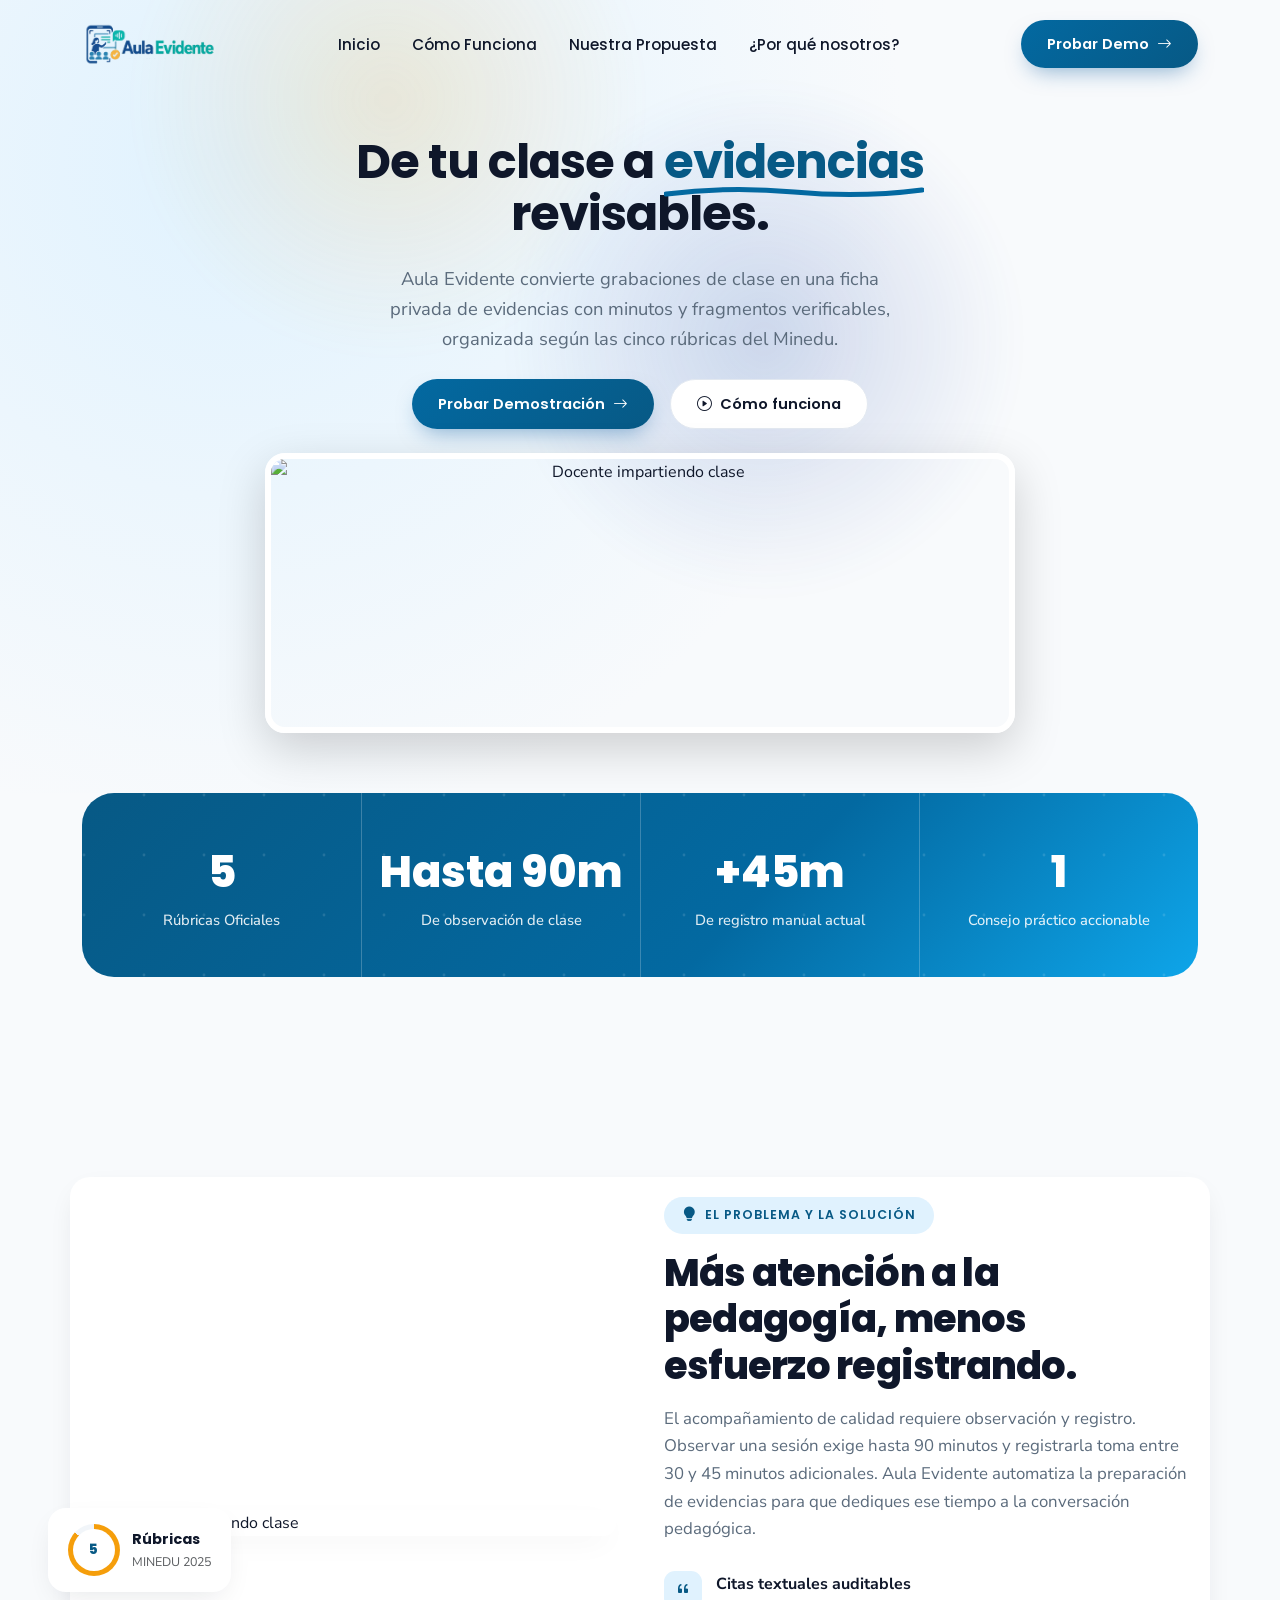
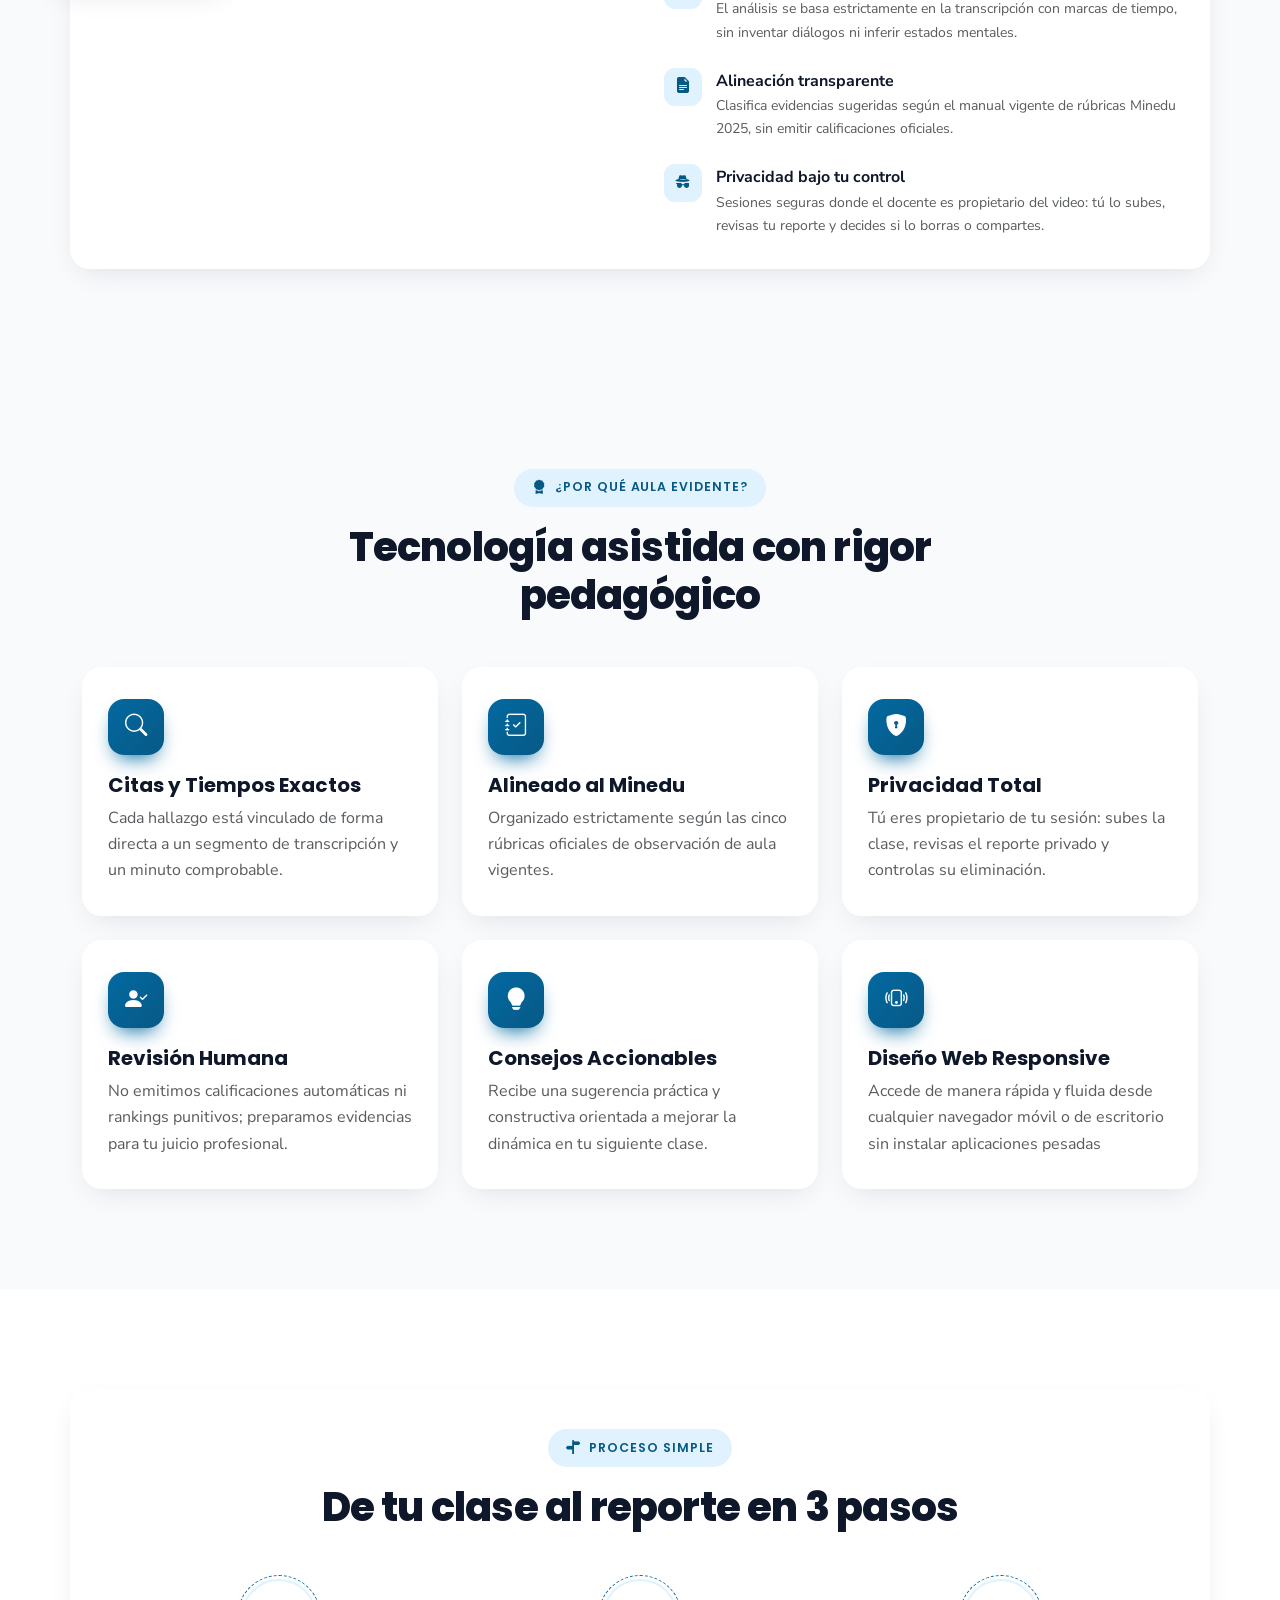
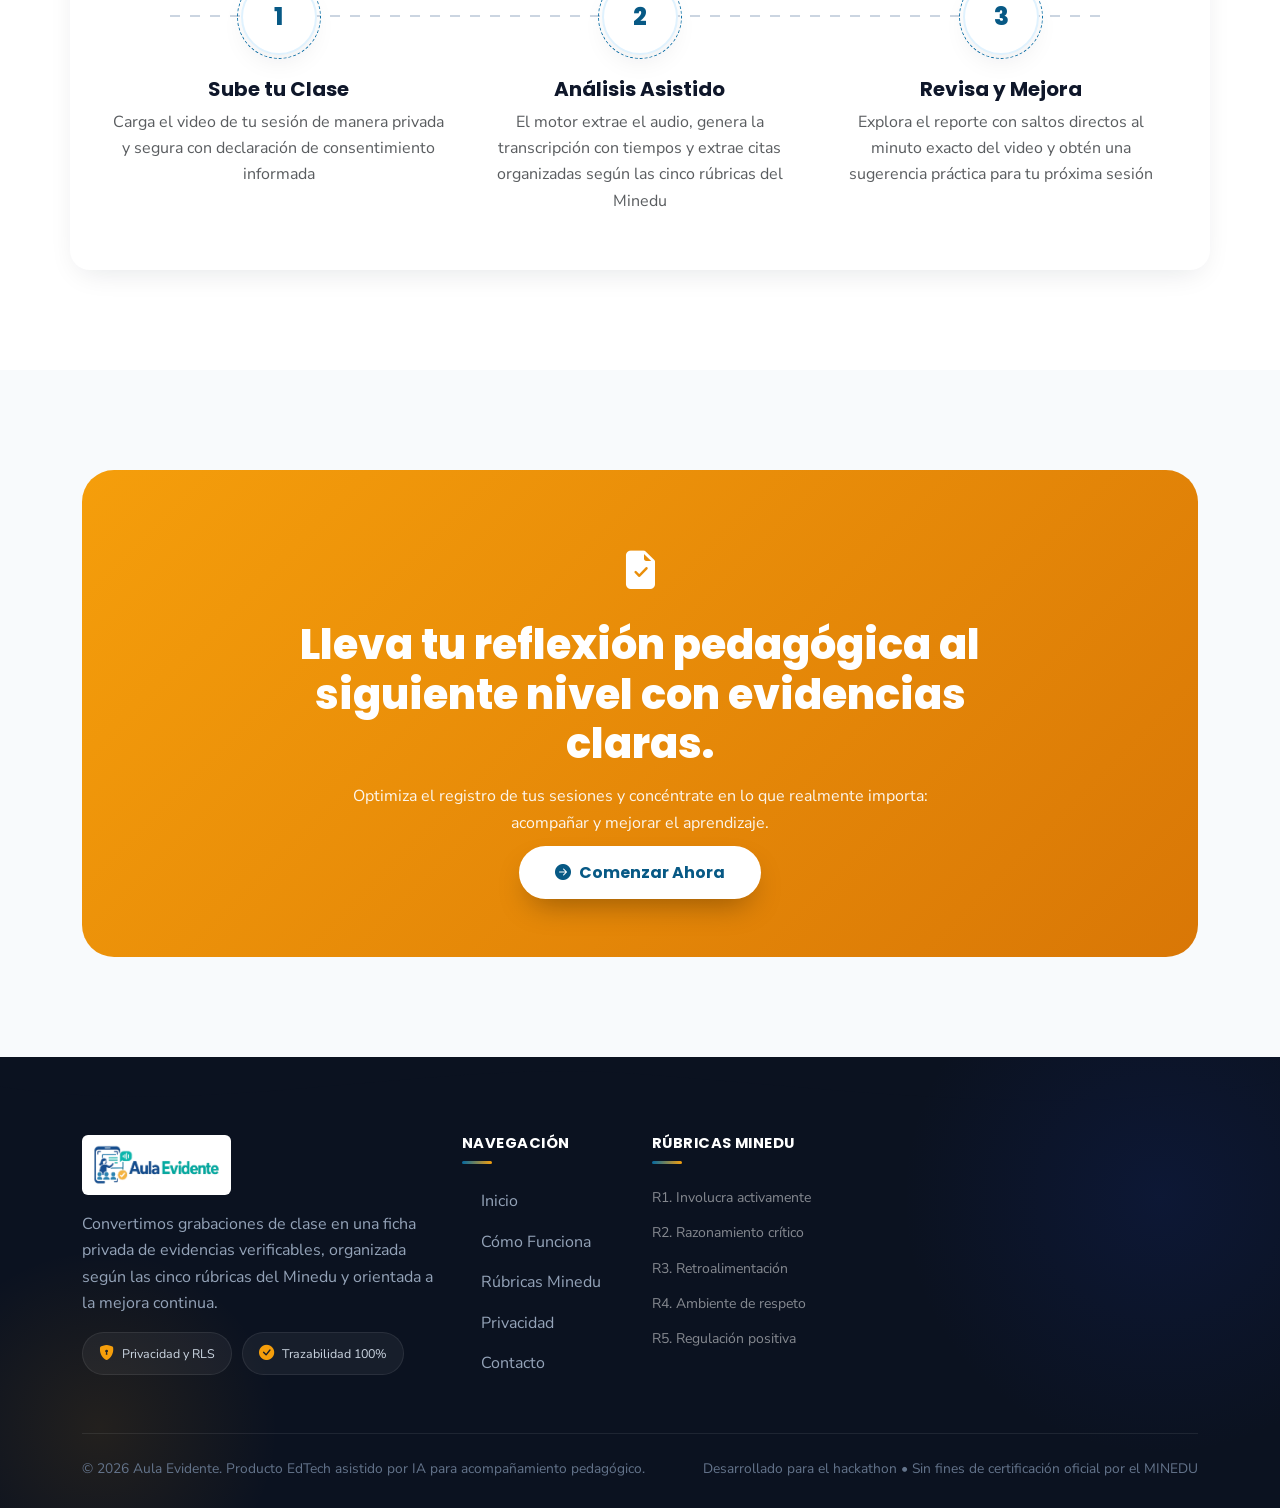
==== web/index.html @ f69b5630 "landing page" ====
<!DOCTYPE html>
<html lang="en">
<head>
<meta charset="UTF-8">
<meta name="viewport" content="width=device-width, initial-scale=1.0">
<title>Aula Evidente</title>
<meta name="description" content="Hopewell is a transparent, donor-first charity connecting givers directly to verified causes worldwide.">

<!-- Google Fonts -->
<link rel="preconnect" href="https://fonts.googleapis.com">
<link rel="preconnect" href="https://fonts.gstatic.com" crossorigin>
<link href="https://fonts.googleapis.com/css2?family=Poppins:wght@400;500;600;700;800&family=Nunito+Sans:wght@400;500;600;700&display=swap" rel="stylesheet">

<!-- Bootstrap -->
<link href="assets/bootstrap.min.css" rel="stylesheet">
<!-- Bootstrap Icons -->
<link rel="stylesheet" href="https://cdn.jsdelivr.net/npm/bootstrap-icons@1.11.3/font/bootstrap-icons.css">
<!-- AOS -->
<link href="https://unpkg.com/aos@2.3.1/dist/aos.css" rel="stylesheet">
<link href="assets/style.css" rel="stylesheet" />
<link rel="icon" type="image/x-icon" href="assets/hand-heart.png">




</head>
<body>

<!-- ============================================
     PRELOADER
============================================ -->
<div id="preloader" aria-hidden="true">
  <div class="preload-ring"><i class="bi bi-heart-fill preload-heart"></i></div>
  <div class="preload-text">CARGANDO&hellip;</div>
</div>

<!-- ============================================
     NAVBAR
============================================ -->
<nav class="navbar navbar-expand-lg navbar-hw" id="mainNav">
  <div class="container">
    <a class="hw-logo" href="#home">
      <img src="assets/image_70ae41.png" alt="Logo Aula Evidente" style="max-height: 45px; width: auto;">
    </a>
    <button class="navbar-toggler border-0" type="button" data-bs-toggle="collapse" data-bs-target="#navMenu" aria-label="Toggle navigation">
      <i class="bi bi-list fs-2"></i>
    </button>
    <div class="collapse navbar-collapse" id="navMenu">
      <ul class="navbar-nav nav-hw mx-auto mt-3 mt-lg-0">
        <li class="nav-item"><a class="nav-link" href="#home">Inicio</a></li>
        <li class="nav-item"><a class="nav-link" href="#how">Cómo Funciona</a></li>
        <li class="nav-item"><a class="nav-link" href="#about">Nuestra Propuesta</a></li>
        <li class="nav-item"><a class="nav-link" href="#why">¿Por qué nosotros?</a></li>
      </ul>
      <a href="#demo" class="btn-hw-primary d-none d-lg-inline-flex">Probar Demo <i class="bi bi-arrow-right"></i></a>
    </div>
  </div>
</nav>

<!-- ============================================
     HERO EDTECH (Centrado y Compacto)
============================================ -->
<header class="hero text-center d-flex align-items-center justify-content-center flex-column" id="home">
  
  <!-- Fondos Difusos Animados (Blobs) -->
  <div class="hero-glow position-absolute" style="top: 10%; right: 20%; animation: pulse-beat 6s infinite alternate;"></div>
  <div class="hero-glow position-absolute" style="bottom: 10%; left: 10%; background: radial-gradient(circle, rgba(245, 158, 11, 0.15), transparent 70%); animation: pulse-beat 8s infinite alternate-reverse;"></div>

  <div class="container position-relative z-index-1">
    
    <!-- Textos Principales -->
    <div class="row justify-content-center mb-4">
      <div class="col-lg-9" data-aos="zoom-in" data-aos-duration="800">
        <h1 class="hero-title fw-bolder mt-3">De tu clase a <span class="accent-underline position-relative">evidencias<svg viewBox="0 0 200 14" preserveAspectRatio="none" style="position:absolute; bottom:-10px; left:0; width:100%; height:14px;"><path d="M2 10 Q 50 2 100 8 T 198 6" stroke="#0369a1" stroke-width="5" fill="none" stroke-linecap="round"/></svg></span> revisables.</h1>
        <p class="hero-lead mx-auto mt-4" style="font-size: 1.15rem;">Aula Evidente convierte grabaciones de clase en una ficha privada de evidencias con minutos y fragmentos verificables, organizada según las cinco rúbricas del Minedu.</p>
        
        <div class="d-flex justify-content-center flex-wrap gap-3 mt-4">
          <a href="#demo" class="btn-hw-primary btn-lg shadow-lift transition-all hover-scale">Probar Demostración <i class="bi bi-arrow-right"></i></a>
          <a href="#how" class="btn-hw-outline btn-lg transition-all hover-scale"><i class="bi bi-play-circle"></i> Cómo funciona</a>
        </div>
      </div>
    </div>

    <div class="row justify-content-center position-relative mt-4">
      <div class="col-lg-9" data-aos="zoom-in" data-aos-delay="150">
        <div class="mx-auto shadow-lg" style="max-width: 750px; height: 280px; border-radius: 20px; overflow: hidden; border: 6px solid white;">
          <img src="https://images.unsplash.com/photo-1577896851231-70ef18881754?w=1000&h=600&fit=crop&auto=format" alt="Docente impartiendo clase" class="img-fluid w-100 h-100" style="object-fit: cover; object-position: center top;">
        </div>
      </div>
    </div>
    
  </div>
</header>

<!-- ============================================
     IMPACT STATS (Cifras del Minedu)
============================================ -->
<section class="section-pad pt-0" id="impact">
  <div class="container">
    <div class="stats-band" data-aos="zoom-in">
      <div class="row g-0">
        <div class="col-6 col-md-3 stat-item">
          <div class="stat-num"><span class="counter" data-target="5">0</span></div>
          <div class="stat-label">Rúbricas Oficiales</div>
        </div>
        <div class="col-6 col-md-3 stat-item">
          <div class="stat-num">Hasta <span class="counter" data-target="90">0</span>m</div>
          <div class="stat-label">De observación de clase</div>
        </div>
        <div class="col-6 col-md-3 stat-item">
          <div class="stat-num">+<span class="counter" data-target="45">0</span>m</div>
          <div class="stat-label">De registro manual actual</div>
        </div>
        <div class="col-6 col-md-3 stat-item">
          <div class="stat-num"><span class="counter" data-target="1">0</span></div>
          <div class="stat-label">Consejo práctico accionable</div>
        </div>
      </div>
    </div>
  </div>
</section>
<!-- ============================================
     ABOUT / PROPUESTA DE VALOR
============================================ -->
<section class="section-pad" id="about">
  <div class="container contact-card about-card">
    <div class="row align-items-center g-5">
      <div class="col-lg-6" data-aos="fade-right">
        <div class="about-collage">
          <div class="about-badge">
            <div class="ab-ring"><span>5</span></div>
            <div>
              <div class="fw-bold font-display" style="font-size:.9rem;">Rúbricas</div>
              <div class="text-muted" style="font-size:.78rem;">MINEDU 2025</div>
            </div>
          </div>
          <!-- Imágenes sugeridas enfocadas en docencia y EdTech -->
          <div class="img-a"><img src="https://images.unsplash.com/photo-1509062522246-3755977927d7?w=800&h=650&fit=crop&auto=format" alt="Docente impartiendo clase" loading="lazy"></div>
        </div>
      </div>
      <div class="col-lg-6" data-aos="fade-left">
        <span span class="eyebrow"><i class="bi bi-lightbulb-fill"></i> El Problema y la Solución</span>
        <h2 class="section-title mt-3 mb-3" style="font-size:clamp(1.7rem,3vw,2.4rem);">Más atención a la pedagogía, menos esfuerzo registrando.</h2>
        <p class="section-sub">El acompañamiento de calidad requiere observación y registro. Observar una sesión exige hasta 90 minutos y registrarla toma entre 30 y 45 minutos adicionales. Aula Evidente automatiza la preparación de evidencias para que dediques ese tiempo a la conversación pedagógica.</p>
        <ul class="about-list mt-3">
          <li>
            <span class="ic"><i class="bi bi-quote"></i></span>
            <div>
              <strong>Citas textuales auditables</strong>
              <div class="text-muted small">El análisis se basa estrictamente en la transcripción con marcas de tiempo, sin inventar diálogos ni inferir estados mentales.</div>
            </div>
          </li>
          <li>
            <span class="ic"><i class="bi bi-file-earmark-text-fill"></i></span>
            <div>
              <strong>Alineación transparente</strong>
              <div class="text-muted small">Clasifica evidencias sugeridas según el manual vigente de rúbricas Minedu 2025, sin emitir calificaciones oficiales.</div>
            </div>
          </li>
          <li>
            <span class="ic"><i class="bi bi-incognito"></i></span>
            <div>
              <strong>Privacidad bajo tu control</strong>
              <div class="text-muted small">Sesiones seguras donde el docente es propietario del video: tú lo subes, revisas tu reporte y decides si lo borras o compartes.</div>
            </div>
          </li>
        </ul>
      </div>
    </div>
  </div>
</section>


<!-- ============================================
     WHY CHOOSE US / DIFERENCIALES DE AULA EVIDENTE
============================================ -->
<section class="section-pad" id="why" style="background:var(--clr-bg);">
  <div class="container">
    <div class="text-center mx-auto mb-5" style="max-width:640px;" data-aos="fade-up">
      <span class="eyebrow"><i class="bi bi-award-fill"></i> ¿Por qué Aula Evidente?</span>
      <h2 class="section-title mt-3" style="font-size:clamp(1.8rem,3.2vw,2.5rem);">Tecnología asistida con rigor pedagógico</h2>
    </div>
    <div class="row g-4">
      
      <!-- 1. Citas verificables -->
      <div class="col-md-6 col-lg-4" data-aos="fade-up">
        <div class="why-card">
          <div class="why-ic"><i class="bi bi-search"></i></div>
          <h5 class="font-display fw-bold">Citas y Tiempos Exactos</h5>
          <p class="text-muted mb-0">Cada hallazgo está vinculado de forma directa a un segmento de transcripción y un minuto comprobable.</p>
        </div>
      </div>

      <!-- 2. Rúbricas Minedu -->
      <div class="col-md-6 col-lg-4" data-aos="fade-up" data-aos-delay="80">
        <div class="why-card">
          <div class="why-ic"><i class="bi bi-journal-check"></i></div>
          <h5 class="font-display fw-bold">Alineado al Minedu</h5>
          <p class="text-muted mb-0">Organizado estrictamente según las cinco rúbricas oficiales de observación de aula vigentes.</p>
        </div>
      </div>

      <!-- 3. Privacidad y Control -->
      <div class="col-md-6 col-lg-4" data-aos="fade-up" data-aos-delay="160">
        <div class="why-card">
          <div class="why-ic"><i class="bi bi-shield-lock-fill"></i></div>
          <h5 class="font-display fw-bold">Privacidad Total</h5>
          <p class="text-muted mb-0">Tú eres propietario de tu sesión: subes la clase, revisas el reporte privado y controlas su eliminación.</p>
        </div>
      </div>

      <!-- 4. Revisión Humana -->
      <div class="col-md-6 col-lg-4" data-aos="fade-up">
        <div class="why-card">
          <div class="why-ic"><i class="bi bi-person-check-fill"></i></div>
          <h5 class="font-display fw-bold">Revisión Humana</h5>
          <p class="text-muted mb-0">No emitimos calificaciones automáticas ni rankings punitivos; preparamos evidencias para tu juicio profesional.</p>
        </div>
      </div>

      <!-- 5. Consejos Prácticos -->
      <div class="col-md-6 col-lg-4" data-aos="fade-up" data-aos-delay="80">
        <div class="why-card">
          <div class="why-ic"><i class="bi bi-lightbulb-fill"></i></div>
          <h5 class="font-display fw-bold">Consejos Accionables</h5>
          <p class="text-muted mb-0">Recibe una sugerencia práctica y constructiva orientada a mejorar la dinámica en tu siguiente clase.</p>
        </div>
      </div>

      <!-- 6. Sin Fricción Técnica -->
      <div class="col-md-6 col-lg-4" data-aos="fade-up" data-aos-delay="160">
        <div class="why-card">
          <div class="why-ic"><i class="bi bi-phone-vibrate"></i></div>
          <h5 class="font-display fw-bold">Diseño Web Responsive</h5>
          <p class="text-muted mb-0">Accede de manera rápida y fluida desde cualquier navegador móvil o de escritorio sin instalar aplicaciones pesadas</p>
        </div>
      </div>

    </div>
  </div>
</section>

<!-- ============================================
     HOW IT WORKS / FLUJO DE TRABAJO
============================================ -->
<section class="section-pad bg-white" id="how">
  <div class="container contact-card">
    <div class="text-center mx-auto mb-5" style="max-width:640px;" data-aos="fade-up">
      <span class="eyebrow"><i class="bi bi-signpost-split-split bi-signpost-split-fill"></i> Proceso Simple</span>
      <h2 class="section-title mt-3" style="font-size:clamp(1.8rem,3.2vw,2.5rem);">De tu clase al reporte en 3 pasos</h2>
    </div>
    <div class="hiw-wrap">
      <div class="hiw-line"></div>
      <div class="row g-4">
        
        <!-- Paso 1 -->
        <div class="col-md-4 hiw-step" data-aos="fade-up">
          <div class="hiw-num">1</div>
          <h5 class="font-display fw-bold">Sube tu Clase</h5>
          <p class="text-muted">Carga el video de tu sesión de manera privada y segura con declaración de consentimiento informada</p>
        </div>

        <!-- Paso 2 -->
        <div class="col-md-4 hiw-step" data-aos="fade-up" data-aos-delay="120">
          <div class="hiw-num">2</div>
          <h5 class="font-display fw-bold">Análisis Asistido</h5>
          <p class="text-muted">El motor extrae el audio, genera la transcripción con tiempos y extrae citas organizadas según las cinco rúbricas del Minedu</p>
        </div>

        <!-- Paso 3 -->
        <div class="col-md-4 hiw-step" data-aos="fade-up" data-aos-delay="240">
          <div class="hiw-num">3</div>
          <h5 class="font-display fw-bold">Revisa y Mejora</h5>
          <p class="text-muted">Explora el reporte con saltos directos al minuto exacto del video y obtén una sugerencia práctica para tu próxima sesión</p>
        </div>

      </div>
    </div>
  </div>
</section>


<!-- ============================================
     CTA BANNER / LLAMADA A LA ACCIÓN
============================================ -->
<section class="section-pad" id="cta">
  <div class="container">
    <div class="cta-banner text-center" data-aos="zoom-in">
      <i class="bi bi-file-earmark-check-fill" style="font-size:2.4rem;"></i>
      <h2 class="mt-3">Lleva tu reflexión pedagógica al siguiente nivel con evidencias claras.</h2>
      <p class="mb-4 mx-auto" style="opacity:.92; max-width:600px;">Optimiza el registro de tus sesiones y concéntrate en lo que realmente importa: acompañar y mejorar el aprendizaje.</p>
      <a href="#home" class="btn-cta text-decoration-none"><i class="bi bi-arrow-right-circle-fill me-2"></i>Comenzar Ahora</a>
    </div>
  </div>
</section>



<!-- ============================================
     FOOTER (Sin enlaces externos)
============================================ -->
<footer class="footer-hw">
  <svg class="footer-wave" viewBox="0 0 1440 70" preserveAspectRatio="none" xmlns="http://www.w3.org/2000/svg" aria-hidden="true">
    <path fill="#0B1220" d="M0,32 C240,70 480,0 720,18 C960,36 1200,70 1440,26 L1440,70 L0,70 Z"></path>
  </svg>
  <span class="footer-glow"></span>
  <span class="footer-glow-2"></span>
  <div class="container footer-top">
    <div class="row g-4">
      <div class="col-lg-4 col-md-6">
        <a class="hw-logo" href="#home">
          <img src="assets/image_70ae41.png" alt="Logo Aula Evidente" class="bg-white p-2 rounded" style="max-height: 60px; width: auto;">
        </a>
        <p class="mt-3">Convertimos grabaciones de clase en una ficha privada de evidencias verificables, organizada según las cinco rúbricas del Minedu y orientada a la mejora continua.</p>
        <div class="footer-badges mt-3">
          <span class="footer-badge"><i class="bi bi-shield-lock-fill"></i> Privacidad y RLS</span>
          <span class="footer-badge"><i class="bi bi-check-circle-fill"></i> Trazabilidad 100%</span>
        </div>
      </div>

      <div class="col-6 col-md-3 col-lg-2">
        <h6>Navegación</h6>
        <ul>
          <li><a class="footer-link" href="#home"><i class="bi bi-caret-right-fill"></i>Inicio</a></li>
          <li><a class="footer-link" href="#how"><i class="bi bi-caret-right-fill"></i>Cómo Funciona</a></li>
          <li><a class="footer-link" href="#about"><i class="bi bi-caret-right-fill"></i>Rúbricas Minedu</a></li>
          <li><a class="footer-link" href="#why"><i class="bi bi-caret-right-fill"></i>Privacidad</a></li>
          <li><a class="footer-link" href="#contact"><i class="bi bi-caret-right-fill"></i>Contacto</a></li>
        </ul>
      </div>

      <div class="col-6 col-md-3 col-lg-2">
        <h6 class="text-white">Rúbricas Minedu</h6>
        <ul class="list-unstyled">
          <li><span class="text-white-50 small d-block mb-2">R1. Involucra activamente</span></li>
          <li><span class="text-white-50 small d-block mb-2">R2. Razonamiento crítico</span></li>
          <li><span class="text-white-50 small d-block mb-2">R3. Retroalimentación</span></li>
          <li><span class="text-white-50 small d-block mb-2">R4. Ambiente de respeto</span></li>
          <li><span class="text-white-50 small d-block">R5. Regulación positiva</span></li>
        </ul>
      </div>

     
        
    </div>

    <div class="footer-divider"></div>
    <div class="footer-bottom d-flex flex-wrap justify-content-between align-items-center gap-3">
      <div>
        <div>&copy; 2026 Aula Evidente. Producto EdTech asistido por IA para acompañamiento pedagógico.</div>
      </div>
      <div class="text-md-end">
        <div>Desarrollado para el hackathon &bull; Sin fines de certificación oficial por el MINEDU</div>
      </div>
    </div>
  </div>
</footer>

<!-- ============================================
     MOBILE STICKY DONATE BAR
============================================ -->
<div class="mobile-donate-bar">
  <a href="#causes" class="btn-hw-primary">Donate Now <i class="bi bi-heart-fill"></i></a>
</div>

<!-- ============================================
     SCROLL TO TOP
============================================ -->
<div id="scrollTop" role="button" aria-label="Scroll to top" tabindex="0">
  <svg viewBox="0 0 52 52"><circle cx="26" cy="26" r="23"></circle><circle class="progress" cx="26" cy="26" r="23"></circle></svg>
  <i class="bi bi-arrow-up"></i>
</div>

<!-- ============================================
     WATCH STORY MODAL (demo)
============================================ -->
<div class="modal fade" id="storyModal" tabindex="-1" aria-hidden="true">
  <div class="modal-dialog modal-lg modal-dialog-centered">
    <div class="modal-content" style="border-radius:20px;border:none;">
      <div class="modal-header border-0">
        <h5 class="modal-title font-display fw-bold">Our Story</h5>
        <button type="button" class="btn-close" data-bs-dismiss="modal" aria-label="Close"></button>
      </div>
      <div class="modal-body pb-4">
        <div class="ratio ratio-16x9 rounded-4 overflow-hidden">
          <img src="https://images.unsplash.com/photo-1488521787991-ed7bbaae773c?w=900&h=500&fit=crop&auto=format" alt="Hopewell story preview" style="object-fit:cover;">
        </div>
        <p class="text-muted mt-3 mb-0">Video placeholder &mdash; connect your hosted story video here.</p>
      </div>
    </div>
  </div>
</div>

<!-- Bootstrap Bundle -->
<script src="assets/bootstrap.bundle.min.js"></script>
<!-- AOS -->
<script src="https://unpkg.com/aos@2.3.1/dist/aos.js"></script>
<script src="assets/script.js"></script>

</body>
</html>
---- web/assets/style.css ----
.btn-hw-primary i,
.nav-hw .nav-link::after {
  transition: transform 0.3s var(--ease);
}
.about-collage .img-b,
.cause-card,
.cause-img,
.cause-progress-track,
.cta-banner,
.hero,
.hero-media-frame,
.stats-band,
.testi-section,
.vol-card,
.vol-img,
.why-card {
  overflow: hidden;
}
.allocation-ring-label,
.blog-newsletter,
.cta-banner,
.faq-cta,
.faq-empty,
.hiw-step,
.post-stat-band,
.stat-item {
  text-align: center;
}
.post-breadcrumb a,
.post-tags a,
a {
  text-decoration: none;
}
.pagination-hw a,
.post-share a {
  box-shadow: 0 6px 16px -8px rgba(11, 18, 32, 0.25);
}
.blog-card .bc-tag,
.featured-post .fp-tag,
.footer-hw h6 {
  letter-spacing: 0.03em;
  text-transform: uppercase;
}
.blog-card .bc-tag,
.eyebrow,
.featured-post .fp-tag,
.footer-hw h6,
.policy-toc h6 {
  text-transform: uppercase;
}
:root {
  --clr-primary: #0369a1;      
  --clr-primary-dark: #075985;
  --clr-primary-light: #e0f2fe; 

  --clr-secondary: #f59e0b;
  --clr-secondary-light: #fef3c7;
  
  --clr-accent: #ef4444;
  --clr-bg: #f8fafc;
  --clr-surface: #ffffff;
  --clr-text: #0f172a;
  --clr-text-muted: #5b6b7c;
  
  --radius: 20px;
  --radius-sm: 12px;
  --radius-pill: 999px;
  
  --shadow-soft: 0 10px 30px -10px rgba(15, 23, 42, 0.12);
  --shadow-lift: 0 20px 45px -12px rgba(3, 105, 161, 0.35);
  
  --font-display: "Poppins", sans-serif;
  --font-body: "Nunito Sans", sans-serif;
  --ease: cubic-bezier(0.22, 1, 0.36, 1);
}
* {
  box-sizing: border-box;
}
html {
  scroll-behavior: smooth;
}
body {
  font-family: var(--font-body);
  color: var(--clr-text);
  background: var(--clr-bg);
  overflow-x: hidden;
  line-height: 1.65;
}
.eyebrow,
.font-display,
.hw-logo,
.preload-text,
h1,
h2,
h3,
h4,
h5 {
  font-family: var(--font-display);
}
img {
  max-width: 100%;
  display: block;
}
::selection {
  background: var(--clr-primary-light);
  color: var(--clr-primary-dark);
}
@media (prefers-reduced-motion: reduce) {
  * {
    animation-duration: NaNs !important;
    animation-iteration-count: 1 !important;
    transition-duration: NaNs !important;
    scroll-behavior: auto !important;
  }
}
.eyebrow {
  display: inline-flex;
  align-items: center;
  gap: 8px;
  font-weight: 600;
  font-size: 0.78rem;
  letter-spacing: 0.08em;
  color: var(--clr-primary-dark);
  background: var(--clr-primary-light);
  padding: 7px 18px;
  border-radius: var(--radius-pill);
}
.eyebrow i {
  font-size: 0.9rem;
}
.section-title {
  font-weight: 800;
  letter-spacing: -0.02em;
}
.section-sub {
  color: var(--clr-text-muted);
  font-size: 1.05rem;
  max-width: 620px;
}
.section-pad {
  padding: 100px 0;
}
#preloader {
  position: fixed;
  inset: 0;
  z-index: 9999;
  background: linear-gradient(160deg, #075985, #0369a1 55%, #0ea5e9);  display: flex;
  flex-direction: column;
  align-items: center;
  justify-content: center;
  gap: 22px;
  transition: opacity 0.6s var(--ease), visibility 0.6s var(--ease);
}
#preloader.hide {
  opacity: 0;
  visibility: hidden;
  pointer-events: none;
}
.preload-ring {
  position: relative;
  width: 96px;
  height: 96px;
  display: flex;
  align-items: center;
  justify-content: center;
}
.hw-logo,
.hw-logo-mark {
  display: flex;
  align-items: center;
}
.preload-ring::before {
  content: "";
  position: absolute;
  inset: 0;
  border-radius: 50%;
  border: 4px solid rgba(255, 255, 255, 0.25);
  border-top-color: #fff;
  animation: 1s linear infinite spin;
}
.preload-heart {
  font-size: 2.1rem;
  color: #fff;
  animation: 1.1s ease-in-out infinite pulse-beat;
}
@keyframes spin {
  to {
    transform: rotate(360deg);
  }
}
@keyframes pulse-beat {
  0%,
  100% {
    transform: scale(1);
  }
  50% {
    transform: scale(1.22);
  }
}
.preload-text {
  color: #fff;
  font-weight: 600;
  letter-spacing: 0.05em;
  font-size: 0.9rem;
  opacity: 0.9;
}
.navbar-hw {
  position: fixed;
  top: 0;
  left: 0;
  right: 0;
  z-index: 1000;
  padding: 20px 0;
  transition: all 0.4s var(--ease);
  background: 0 0;
}
.navbar-hw.scrolled {
  background: rgba(255, 255, 255, 0.85);
  backdrop-filter: blur(14px);
  padding: 12px 0;
  box-shadow: 0 4px 24px -8px rgba(15, 23, 42, 0.08);
}
.btn-hw-primary,
.float-card-1 .fc-icon,
.hw-logo-mark {
  background: linear-gradient(
    135deg,
    var(--clr-primary),
    var(--clr-primary-dark)
  );
}
.hw-logo {
  font-weight: 800;
  font-size: 1.4rem;
  color: var(--clr-text);
  gap: 8px;
}
.footer-bottom a:hover,
.footer-hw a:hover,
.hw-logo .dot {
  color: var(--clr-primary);
}
.hw-logo-mark {
  width: 38px;
  height: 38px;
  border-radius: 11px;
  justify-content: center;
  color: #fff;
  font-size: 1.1rem;
  box-shadow: 0 6px 14px -4px rgba(22, 48, 163, 0.55);
}
.btn-hw-outline,
.btn-hw-primary {
  font-weight: 600;
  font-size: 0.92rem;
  padding: 12px 26px;
  display: inline-flex;
  align-items: center;
  gap: 8px;
  font-family: var(--font-display);
}
.nav-hw .nav-link {
  font-family: var(--font-display);
  font-weight: 500;
  font-size: 0.95rem;
  color: var(--clr-text);
  padding: 8px 16px !important;
  position: relative;
}
.nav-hw .nav-link::after {
  content: "";
  position: absolute;
  left: 16px;
  right: 16px;
  bottom: 2px;
  height: 2px;
  background: var(--clr-primary);
  transform: scaleX(0);
  transform-origin: left;
}
#scrollTop.show,
.vol-card:hover .vol-social {
  opacity: 1;
  transform: translateY(0);
}
.nav-hw .nav-link:hover::after {
  transform: scaleX(1);
}
.btn-hw-primary {
  color: #fff;
  border: none;
  border-radius: var(--radius-pill);
  box-shadow: 0 10px 22px -8px rgba(22, 97, 163, 0.5);
  transition: transform 0.3s var(--ease), box-shadow 0.3s var(--ease);
}
.btn-hw-primary:hover {
  transform: translateY(-4px);
  box-shadow: 0 16px 30px -8px rgba(22, 107, 163, 0.6);
  color: #fff;
}
.about-badge,
.about-collage .img-a,
.cause-card,
.float-card,
.hero-media-frame,
.why-card {
  box-shadow: var(--shadow-soft);
}
.blog-card:hover .bc-link i,
.btn-hw-primary:hover i,
.featured-post:hover .fp-link i {
  transform: translateX(4px);
}
.btn-hw-outline {
  color: var(--clr-text);
  background: #fff;
  border: 1.5px solid #e2e8f0;
  border-radius: var(--radius-pill);
  transition: all 0.3s var(--ease);
}
.blob,
.hero-glow {
  border-radius: 50%;
}
.btn-hw-outline:hover {
  border-color: var(--clr-primary);
  color: var(--clr-primary-dark);
  transform: translateY(-4px);
}
.hero {
  position: relative;
  padding: 120px 0 60px; 
  background: radial-gradient(circle at 18% 20%, var(--clr-primary-light) 0, var(--clr-bg) 55%);
}

.blob,
.hero-glow {
  position: absolute;
}
.hero-glow {
  width: 520px;
  height: 520px;
  background: radial-gradient(circle, rgba(22, 62, 163, 0.18), transparent 70%);
  top: -160px;
  right: -140px;
  pointer-events: none;
  filter: blur(10px);
}
.blob {
  filter: blur(2px);
  opacity: 0.55;
  animation: 9s ease-in-out infinite float;
}
.about-collage,
.audit-strip .content,
.faq-cta .content,
.hero-media,
.hero-media-frame,
.hiw-wrap {
  position: relative;
}
.blob-1 {
  width: 70px;
  height: 70px;
  background: var(--clr-secondary-light);
  top: 14%;
  left: 6%;
  animation-delay: 0s;
}
.blob-2 {
  width: 38px;
  height: 38px;
  background: var(--clr-primary-light);
  bottom: 20%;
  left: 14%;
  animation-delay: 1.5s;
}
.blob-3 {
  width: 24px;
  height: 24px;
  background: #fee2e2;
  top: 60%;
  right: 8%;
  animation-delay: 0.7s;
}
@keyframes float {
  0%,
  100% {
    transform: translateY(0) translateX(0);
  }
  50% {
    transform: translateY(-24px) translateX(10px);
  }
}
.hero-title {
  font-size: clamp(1.0rem, 4.6vw, 3.0rem);
  font-weight: 800;
  line-height: 1.08;
  letter-spacing: -0.02em;
}
.hero-title .accent-underline {
  position: relative;
  display: inline-block;
  color: var(--clr-primary-dark);
}
.hero-title .accent-underline svg {
  position: absolute;
  left: 0;
  bottom: -6px;
  width: 100%;
  height: 14px;
}
.hero-lead {
  font-size: 1.12rem;
  color: var(--clr-text-muted);
  max-width: 520px;
}
.hero-media-frame {
  border-radius: 32px;
}
.hero-media-frame img {
  width: 100%;
  height: 100%;
  object-fit: cover;
}
.float-card {
  position: absolute;
  background: rgba(255, 255, 255, 0.85);
  backdrop-filter: blur(16px);
  border: 1px solid rgba(255, 255, 255, 0.6);
  border-radius: 18px;
  padding: 14px 18px;
  display: flex;
  align-items: center;
  gap: 12px;
  animation: 6s ease-in-out infinite drift;
}
.cause-tag,
.vol-social a {
  backdrop-filter: blur(6px);
}
.float-card .fc-icon {
  width: 42px;
  height: 42px;
  border-radius: 12px;
  display: flex;
  align-items: center;
  justify-content: center;
  font-size: 1.2rem;
  color: #fff;
  flex-shrink: 0;
}
.about-badge,
.hero-avatars {
  display: flex;
  align-items: center;
}
.float-card-1 {
  top: 8%;
  left: -8%;
  animation-delay: 0s;
}
.float-card-2 {
  bottom: 10%;
  right: -10%;
  animation-delay: 1s;
}
.fin-stat-card:nth-child(2) .fin-stat-ic,
.float-card-2 .fc-icon {
  background: linear-gradient(135deg, var(--clr-secondary), #d97706);
}
.float-card .fc-val {
  font-family: var(--font-display);
  font-weight: 700;
  font-size: 1.05rem;
  line-height: 1.1;
}
.float-card .fc-label {
  font-size: 0.76rem;
  color: var(--clr-text-muted);
}
@keyframes drift {
  0%,
  100% {
    transform: translateY(0);
  }
  50% {
    transform: translateY(-14px);
  }
}
.hero-avatars {
  gap: 10px;
}
.hero-avatars img {
  width: 38px;
  height: 38px;
  border-radius: 50%;
  border: 2.5px solid #fff;
  object-fit: cover;
  margin-left: -14px;
}
.hero-avatars img:first-child {
  margin-left: 0;
}
.stats-band {
  background: linear-gradient(
    135deg,
    var(--clr-primary-dark),
    var(--clr-primary) 60%,
    #0ea5e9 
  );
  border-radius: 32px;
  position: relative;
}
.audit-strip::after,
.faq-cta::after,
.stats-band::after {
  content: "";
  position: absolute;
  inset: 0;
  background: url("data:image/svg+xml,%3Csvg xmlns='http://www.w3.org/2000/svg' width='60' height='60'%3E%3Ccircle cx='2' cy='2' r='1.4' fill='white' fill-opacity='0.12'/%3E%3C/svg%3E");
}
.stat-item {
  position: relative;
  color: #fff;
  padding: 44px 12px;
}
.stat-num {
  font-family: var(--font-display);
  font-weight: 800;
  font-size: clamp(2rem, 3.4vw, 2.7rem);
}
.stat-label {
  font-size: 0.92rem;
  opacity: 0.88;
  font-weight: 500;
}
.cause-donate,
.cause-tag {
  font-weight: 600;
  color: var(--clr-primary-dark);
  font-family: var(--font-display);
}
.stat-item + .stat-item {
  border-left: 1px solid rgba(255, 255, 255, 0.22);
}
.about-collage .img-a {
  border-radius: 26px;
  overflow: hidden;
}
.about-collage .img-b {
  position: absolute;
  width: 46%;
  bottom: -8%;
  right: -8%;
  border-radius: 20px;
  border: 6px solid var(--clr-bg);
  box-shadow: 0 20px 40px -14px rgba(15, 23, 42, 0.25);
}
.about-badge {
  position: absolute;
  top: -6%;
  left: -8%;
  background: #fff;
  border-radius: 18px;
  padding: 16px 20px;
  gap: 12px;
  z-index: 2;
}
.about-badge .ab-ring,
.why-ic {
  display: flex;
  align-items: center;
}
.about-badge .ab-ring {
  width: 52px;
  height: 52px;
  border-radius: 50%;
  background: conic-gradient(var(--clr-secondary) 87%, #f1f5f9 0);
  justify-content: center;
  font-weight: 800;
  font-family: var(--font-display);
  font-size: 0.82rem;
  color: var(--clr-primary-dark);
  position: relative;
}
.about-badge .ab-ring::before {
  content: "";
  position: absolute;
  inset: 5px;
  border-radius: 50%;
  background: #fff;
}
.about-badge .ab-ring span,
.blog-hero .container,
.post-hero .container {
  position: relative;
  z-index: 1;
}
.about-list,
.allocation-legend,
.footer-hw ul {
  list-style: none;
  padding: 0;
  margin: 0;
}
.about-list li {
  display: flex;
  gap: 14px;
  align-items: flex-start;
  padding: 12px 0;
}
.about-list .ic {
  width: 38px;
  height: 38px;
  flex-shrink: 0;
  border-radius: 11px;
  background: var(--clr-primary-light);
  color: var(--clr-primary-dark);
  display: flex;
  align-items: center;
  justify-content: center;
  font-size: 1rem;
}
.cause-card {
  background: var(--clr-surface);
  border-radius: var(--radius);
  height: 100%;
  transition: transform 0.45s var(--ease), box-shadow 0.45s var(--ease);
  transform-style: preserve-3d;
  perspective: 900px;
}
.cause-progress-fill,
.cause-progress-track,
.cause-tag {
  border-radius: var(--radius-pill);
}
.cause-card:hover {
  transform: translateY(-8px);
  box-shadow: 0 26px 50px -16px rgba(15, 23, 42, 0.2);
}
.cause-img {
  position: relative;
  aspect-ratio: 16/11;
}
.cause-img img {
  width: 100%;
  height: 100%;
  object-fit: cover;
  transition: transform 0.6s var(--ease);
}
.cause-card:hover .cause-img img {
  transform: scale(1.08);
}
.cause-tag {
  position: absolute;
  top: 14px;
  left: 14px;
  background: rgba(255, 255, 255, 0.92);
  font-size: 0.74rem;
  padding: 6px 14px;
}
.cause-body {
  padding: 24px;
}
.cause-progress-track {
  height: 9px;
  background: #eef2f6;
  margin: 14px 0 10px;
}
.cause-progress-fill {
  height: 100%;
  background: linear-gradient(90deg, var(--clr-secondary), var(--clr-primary));
  width: 0;
  transition: width 1.4s var(--ease);
}
.cause-meta {
  display: flex;
  justify-content: space-between;
  font-size: 0.86rem;
}
.cause-meta .raised {
  font-family: var(--font-display);
  font-weight: 700;
  color: var(--clr-primary-dark);
}
.breadcrumb-hw a,
.cause-meta .goal {
  color: var(--clr-text-muted);
}
.cause-donate {
  margin-top: 16px;
  width: 100%;
  font-size: 0.9rem;
  background: 0 0;
  border: 1.5px solid var(--clr-primary);
  padding: 10px;
  border-radius: var(--radius-pill);
  transition: all 0.3s var(--ease);
}
.btn-report:hover,
.cause-donate:hover {
  background: var(--clr-primary);
  color: #fff;
}
.why-card {
  background: var(--clr-surface);
  border-radius: var(--radius);
  padding: 32px 26px;
  height: 100%;
  position: relative;
  transition: transform 0.4s var(--ease), box-shadow 0.4s var(--ease);
}
.why-card::before {
  content: "";
  position: absolute;
  inset: 0;
  opacity: 0;
  transition: opacity 0.4s var(--ease);
  background: linear-gradient(160deg, rgba(22, 163, 74, 0.06), transparent 60%);
}
.fin-stat-card:hover,
.why-card:hover {
  transform: translateY(-6px);
  box-shadow: var(--shadow-lift);
}
.why-card:hover::before {
  opacity: 1;
}
.why-ic {
  width: 56px;
  height: 56px;
  border-radius: 16px;
  justify-content: center;
  font-size: 1.4rem;
  color: #fff;
  margin-bottom: 18px;
  background: linear-gradient(
    135deg,
    var(--clr-primary),
    var(--clr-primary-dark)
  );
  box-shadow: 0 10px 20px -8px rgba(3, 105, 161);
}
.hiw-num,
.vol-card {
  box-shadow: var(--shadow-soft);
}
.why-card:nth-child(2) .why-ic {
  background: linear-gradient(135deg, var(--clr-secondary), #d97706);
  box-shadow: 0 10px 20px -8px rgba(245, 158, 11, 0.5);
}
.why-card:nth-child(3) .why-ic {
  background: linear-gradient(135deg, var(--clr-accent), #b91c1c);
  box-shadow: 0 10px 20px -8px rgba(239, 68, 68, 0.5);
}
.why-card:nth-child(4) .why-ic {
  background: linear-gradient(135deg, #0ea5e9, #0369a1);
  box-shadow: 0 10px 20px -8px rgba(14, 165, 233, 0.5);
}
.why-card:nth-child(5) .why-ic {
  background: linear-gradient(135deg, var(--clr-primary-dark), rgba(3, 105, 161));
}
.hiw-line {
  position: absolute;
  top: 60px;
  left: 60px;
  right: 60px;
  height: 2px;
  background: repeating-linear-gradient(
    90deg,
    #cbd5e1 0 10px,
    transparent 10px 20px
  );
  z-index: 0;
}
.hiw-num,
.hiw-step,
.vol-card,
.vol-img {
  position: relative;
}
#testiCarousel .carousel-indicators {
  bottom: -45px !important;
}
.hiw-step {
  z-index: 1;
}
.hiw-num {
  width: 76px;
  height: 76px;
  border-radius: 50%;
  background: #fff;
  display: flex;
  align-items: center;
  justify-content: center;
  margin: 0 auto 22px;
  font-family: var(--font-display);
  font-weight: 800;
  font-size: 1.5rem;
  color: var(--clr-primary-dark);
  border: 2px solid var(--clr-primary-light);
}
.hiw-num::after {
  content: "";
  position: absolute;
  inset: -6px;
  border-radius: 50%;
  border: 1px dashed rgba(3, 105, 161);
}
.vol-card {
  border-radius: var(--radius);
}
.vol-img {
  aspect-ratio: 3/3.6;
}
.vol-img img {
  width: 100%;
  height: 100%;
  object-fit: cover;
  transition: transform 0.5s var(--ease);
}
.blog-card:hover .bc-img img,
.vol-card:hover .vol-img img {
  transform: scale(1.06);
}
.vol-overlay {
  position: absolute;
  inset: 0;
  background: linear-gradient(
    0deg,
    rgba(15, 23, 42, 0.85) 0,
    rgba(15, 23, 42, 0.05) 55%,
    transparent 100%
  );
  display: flex;
  flex-direction: column;
  justify-content: flex-end;
  padding: 22px;
  color: #fff;
}
.btn-cta,
.cta-banner,
.footer-hw,
.map-placeholder,
.testi-section {
  position: relative;
}
.vol-social {
  display: flex;
  gap: 8px;
  margin-top: 12px;
  opacity: 0;
  transform: translateY(10px);
  transition: all 0.4s var(--ease);
}
.vol-social a {
  width: 36px;
  height: 36px;
  border-radius: 50%;
  background: rgba(255, 255, 255, 0.16);
  display: flex;
  align-items: center;
  justify-content: center;
  color: #fff;
  transition: all 0.3s var(--ease);
}
.vol-social a:hover {
  background: var(--clr-primary);
  transform: translateY(-3px);
}
.testi-section {
  background: linear-gradient(180deg, rgba(3, 105, 161) 0, rgb(1, 63, 96) 100%);
  border-radius: 32px;
}
.testi-section::before {
  content: "";
  position: absolute;
  width: 400px;
  height: 400px;
  border-radius: 50%;
  background: radial-gradient(
    circle,
    rgba(255, 255, 255, 0.08),
    transparent 70%
  );
  top: -150px;
  left: -100px;
}
.testi-card {
  background: rgba(255, 255, 255, 0.1);
  backdrop-filter: blur(18px);
  border: 1px solid rgba(255, 255, 255, 0.16);
  border-radius: var(--radius);
  padding: 36px;
  color: #fff;
  height: 100%;
}
.testi-stars {
  color: var(--clr-secondary);
  font-size: 0.95rem;
  letter-spacing: 2px;
  margin-bottom: 14px;
}
.testi-quote {
  font-size: 1.02rem;
  line-height: 1.7;
  opacity: 0.95;
  min-height: 100px;
}
.testi-person {
  display: flex;
  align-items: center;
  gap: 12px;
  margin-top: 22px;
}
.testi-person img {
  width: 50px;
  height: 50px;
  border-radius: 50%;
  object-fit: cover;
  border: 2px solid rgba(255, 255, 255, 0.4);
}
.testi-name {
  font-family: var(--font-display);
  font-weight: 700;
  font-size: 0.95rem;
}
.testi-role {
  font-size: 0.8rem;
  opacity: 0.75;
}
#testiCarousel .carousel-indicators button {
  width: 9px;
  height: 9px;
  border-radius: 50%;
  background: rgba(255, 255, 255, 0.4);
  border: none;
}
#testiCarousel .carousel-indicators button.active {
  background: var(--clr-secondary);
}
.cta-banner {
  border-radius: 32px;
  padding: 70px 40px;
  background: linear-gradient(-45deg, rgba(3, 105, 161), rgb(1, 67, 103), #d97706, #f59e0b);
  background-size: 300% 300%;
  animation: 10s infinite gradientShift;
  color: #fff;
}
.btn-cta,
.contact-info-item .ic,
.map-placeholder {
  color: var(--clr-primary-dark);
}
@keyframes gradientShift {
  0%,
  100% {
    background-position: 0 50%;
  }
  50% {
    background-position: 100% 50%;
  }
}
.cta-banner h2 {
  font-weight: 800;
  font-size: clamp(1.7rem, 3.4vw, 2.6rem);
  max-width: 680px;
  margin: 0 auto 14px;
}
.btn-cta {
  background: #fff;
  font-family: var(--font-display);
  font-weight: 700;
  padding: 15px 36px;
  border-radius: var(--radius-pill);
  border: none;
  font-size: 1rem;
  box-shadow: 0 14px 30px -10px rgba(0, 0, 0, 0.35);
  transition: transform 0.3s var(--ease);
  overflow: visible;
}
.footer-hw a,
.footer-link i,
.footer-social a,
.form-control-hw,
.newsletter-input button {
  transition: all 0.3s var(--ease);
}
.btn-cta:hover {
  transform: translateY(-4px) scale(1.03);
}
.allocation-panel,
.contact-card {
  background: var(--clr-surface);
  border-radius: var(--radius);
  box-shadow: var(--shadow-soft);
  padding: 40px;
}
.about-card {
  padding: 20px;
}
.form-control-hw {
  border: 1.5px solid #e2e8f0;
  border-radius: var(--radius-sm);
  padding: 13px 16px;
  font-family: var(--font-body);
}
.footer-hw h6,
.map-placeholder {
  font-family: var(--font-display);
}
.faq-search,
.newsletter-input {
  transition: border-color 0.3s var(--ease);
}
.form-control-hw:focus {
  border-color: var(--clr-primary);
  box-shadow: 0 0 0 4px rgba(22, 163, 74, 0.12);
}
.contact-info-item {
  display: flex;
  gap: 16px;
  align-items: flex-start;
  margin-bottom: 26px;
}
.contact-info-item .ic {
  width: 48px;
  height: 48px;
  border-radius: 14px;
  background: var(--clr-primary-light);
  display: flex;
  align-items: center;
  justify-content: center;
  font-size: 1.15rem;
  flex-shrink: 0;
}
.map-placeholder {
  border-radius: var(--radius);
  overflow: hidden;
  height: 220px;
  background: linear-gradient(135deg, #dcfce7, #f0fdf4);
  display: flex;
  align-items: center;
  justify-content: center;
  font-weight: 600;
}
.footer-glow,
.footer-glow-2 {
  border-radius: 50%;
  pointer-events: none;
}
.footer-hw {
  background: #0b1220;
  color: #cbd5e1;
  padding: 0 0 28px;
  overflow: hidden;
}
.footer-wave {
  display: block;
  width: 100%;
  line-height: 0;
  transform: translateY(1px);
}
.footer-glow {
  position: absolute;
  width: 520px;
  height: 520px;
  background: radial-gradient(circle, rgba(22, 53, 163, 0.16), transparent 70%);
  top: -120px;
  right: -140px;
}
.footer-glow-2 {
  position: absolute;
  width: 360px;
  height: 360px;
  background: radial-gradient(circle, rgba(245, 158, 11, 0.1), transparent 70%);
  bottom: -100px;
  left: -80px;
}
.footer-top {
  position: relative;
  padding-top: 16px;
}
.footer-hw h6 {
  color: #fff;
  font-weight: 700;
  margin-bottom: 22px;
  font-size: 0.92rem;
  position: relative;
  padding-bottom: 12px;
}
.footer-bottom a,
.footer-hw a,
.footer-hw p {
  color: #94a3b8;
}
.footer-hw h6::after {
  content: "";
  position: absolute;
  left: 0;
  bottom: 0;
  width: 30px;
  height: 3px;
  border-radius: var(--radius-pill);
  background: linear-gradient(90deg, var(--clr-primary), var(--clr-secondary));
}
.footer-hw ul li {
  margin-bottom: 12px;
}
.footer-link {
  display: inline-flex;
  align-items: center;
  gap: 8px;
}
.footer-link i {
  font-size: 0.7rem;
  color: var(--clr-primary);
  opacity: 0;
  transform: translateX(-4px);
}
.footer-link:hover i {
  opacity: 1;
  transform: translateX(0);
}
.footer-link:hover {
  transform: translateX(2px);
}
.footer-social a {
  width: 40px;
  height: 40px;
  border-radius: 12px;
  background: rgba(255, 255, 255, 0.06);
  border: 1px solid rgba(255, 255, 255, 0.08);
  display: inline-flex;
  align-items: center;
  justify-content: center;
  margin-right: 9px;
}
.footer-social a:hover {
  background: var(--clr-primary);
  border-color: var(--clr-primary);
  color: #fff;
  transform: translateY(-4px);
}
.footer-contact-item {
  display: flex;
  gap: 12px;
  align-items: flex-start;
  margin-bottom: 16px;
}
.footer-contact-item .ic {
  width: 36px;
  height: 36px;
  flex-shrink: 0;
  border-radius: 10px;
  background: rgba(22, 163, 74, 0.14);
  color: var(--clr-primary);
  display: flex;
  align-items: center;
  justify-content: center;
  font-size: 0.95rem;
}
#scrollTop,
.faq-cat-btn:hover,
.faq-search .clear-btn {
  color: var(--clr-primary-dark);
}
.footer-contact-item span {
  color: #cbd5e1;
  font-size: 0.9rem;
}
.newsletter-input {
  background: rgba(255, 255, 255, 0.06);
  border: 1px solid rgba(255, 255, 255, 0.12);
  border-radius: var(--radius-pill);
  padding: 6px 6px 6px 18px;
  color: #fff;
  display: flex;
  align-items: center;
}
.newsletter-input:focus-within {
  border-color: var(--clr-primary);
}
.newsletter-input input {
  background: 0 0;
  border: none;
  color: #fff;
  flex: 1;
  outline: 0;
  font-size: 0.9rem;
}
.newsletter-input input::placeholder {
  color: #64748b;
}
.newsletter-input button {
  background: var(--clr-primary);
  border: none;
  color: #fff;
  border-radius: 50%;
  width: 36px;
  height: 36px;
  display: flex;
  align-items: center;
  justify-content: center;
  flex-shrink: 0;
}
.newsletter-input button:hover {
  background: var(--clr-primary-dark);
  transform: rotate(45deg);
}
.newsletter-note {
  font-size: 0.76rem;
  color: #64748b;
  margin-top: 10px;
  display: flex;
  align-items: center;
  gap: 6px;
}
.footer-badges {
  display: flex;
  flex-wrap: wrap;
  gap: 10px;
  margin-top: 22px;
}
.footer-badge {
  display: flex;
  align-items: center;
  gap: 8px;
  background: rgba(255, 255, 255, 0.05);
  border: 1px solid rgba(255, 255, 255, 0.08);
  border-radius: var(--radius-pill);
  padding: 8px 16px;
  font-size: 0.78rem;
  color: #cbd5e1;
}
#scrollTop,
.mobile-donate-bar {
  background: #fff;
  position: fixed;
}
.footer-badge i {
  color: var(--clr-secondary);
  font-size: 0.95rem;
}
.footer-divider {
  border-top: 1px solid rgba(255, 255, 255, 0.08);
  margin: 44px 0 0;
}
.footer-bottom {
  padding-top: 24px;
  font-size: 0.86rem;
  color: #64748b;
}
.footer-bottom-links {
  display: flex;
  flex-wrap: wrap;
  gap: 22px;
}
.footer-payments {
  display: flex;
  gap: 10px;
  font-size: 1.4rem;
  color: #64748b;
}
.footer-payments i:hover {
  color: #fff;
}
.wave-sep {
  display: block;
  width: 100%;
  height: auto;
  margin-bottom: -6px;
}
#scrollTop {
  bottom: 26px;
  right: 26px;
  width: 52px;
  height: 52px;
  border-radius: 50%;
  box-shadow: var(--shadow-soft);
  display: flex;
  align-items: center;
  justify-content: center;
  cursor: pointer;
  z-index: 900;
  opacity: 0;
  visibility: hidden;
  transform: translateY(12px);
  transition: all 0.35s var(--ease);
  font-size: 1.1rem;
}
#scrollTop.show {
  visibility: visible;
}
#scrollTop svg {
  position: absolute;
  inset: 0;
  width: 52px;
  height: 52px;
  transform: rotate(-90deg);
}
#scrollTop circle {
  fill: none;
  stroke: var(--clr-primary-light);
  stroke-width: 3;
}
#scrollTop circle.progress {
  stroke: var(--clr-primary);
  stroke-linecap: round;
  transition: stroke-dashoffset 0.1s linear;
}
.mobile-donate-bar {
  left: 0;
  right: 0;
  bottom: 0;
  z-index: 950;
  box-shadow: 0 -8px 24px -8px rgba(15, 23, 42, 0.15);
  padding: 12px 18px;
  display: none;
}
@media (max-width: 767.98px) {
  .section-pad {
    padding: 64px 0;
  }
  .stat-item + .stat-item {
    border-left: none;
    border-top: 1px solid rgba(255, 255, 255, 0.22);
  }
  .hiw-line {
    display: none;
  }
  .mobile-donate-bar {
    display: block;
  }
  body {
    padding-bottom: 74px;
  }
}
.mobile-donate-bar .btn-hw-primary {
  width: 100%;
  justify-content: center;
}
[data-aos] {
  pointer-events: auto;
}
.text-primary-hw {
  color: var(--clr-primary-dark) !important;
}
.bg-soft-red {
  background: #fee2e2;
  color: #b91c1c;
}
.confetti-piece {
  position: fixed;
  top: -10px;
  border-radius: 2px;
  pointer-events: none;
  z-index: 1200;
}
.policy-hero {
  background: radial-gradient(circle at 18% 20%, #effdf4 0, var(--clr-bg) 55%);
}
.faq-cat-btn,
.faq-search {
  background: var(--clr-surface);
}
.faq-search {
  max-width: 560px;
  margin: 0 auto;
  border-radius: var(--radius-pill);
  box-shadow: var(--shadow-soft);
  padding: 6px 6px 6px 22px;
  display: flex;
  align-items: center;
  gap: 10px;
  border: 1.5px solid transparent;
}
.faq-search:focus-within {
  border-color: var(--clr-primary);
}
.faq-search i {
  color: var(--clr-text-muted);
  font-size: 1.05rem;
}
.faq-search input {
  border: none;
  outline: 0;
  flex: 1;
  padding: 12px 0;
  font-family: var(--font-body);
  font-size: 0.96rem;
  background: 0 0;
}
.faq-cat-btn,
.faq-group-title,
.policy-content h2,
.policy-toc h6 {
  font-family: var(--font-display);
}
.faq-search .clear-btn {
  background: var(--clr-primary-light);
  border: none;
  border-radius: 50%;
  width: 34px;
  height: 34px;
  display: none;
  align-items: center;
  justify-content: center;
  flex-shrink: 0;
}
.faq-search .clear-btn.show {
  display: flex;
}
.faq-cats {
  display: flex;
  flex-wrap: wrap;
  gap: 10px;
  justify-content: center;
}
.faq-cat-btn {
  font-weight: 600;
  font-size: 0.86rem;
  color: var(--clr-text);
  border: 1.5px solid #e2e8f0;
  padding: 10px 20px;
  border-radius: var(--radius-pill);
  transition: all 0.3s var(--ease);
  cursor: pointer;
}
.faq-cat-btn i {
  margin-right: 6px;
}
.faq-cat-btn:hover {
  border-color: var(--clr-primary);
}
.faq-cat-btn.active {
  background: linear-gradient(
    135deg,
    var(--clr-primary),
    var(--clr-primary-dark)
  );
  color: #fff;
  border-color: transparent;
  box-shadow: 0 10px 22px -10px rgba(22, 163, 74, 0.5);
}
.faq-accordion .accordion-button:not(.collapsed),
.faq-group-title .gi,
.policy-toc a.active,
.policy-toc a:hover {
  background: var(--clr-primary-light);
  color: var(--clr-primary-dark);
}
.faq-group {
  margin-bottom: 52px;
}
.faq-group-title {
  font-weight: 800;
  font-size: 1.15rem;
  display: flex;
  align-items: center;
  gap: 12px;
  margin-bottom: 20px;
}
.faq-group-title .gi {
  width: 38px;
  height: 38px;
  border-radius: 11px;
  display: flex;
  align-items: center;
  justify-content: center;
  font-size: 1rem;
}
.faq-empty,
.faq-item[data-hidden="true"] {
  display: none;
}
.faq-accordion .accordion-item {
  border: none;
  border-radius: var(--radius-sm) !important;
  overflow: hidden;
  margin-bottom: 12px;
  box-shadow: var(--shadow-soft);
}
.faq-accordion .accordion-button {
  font-family: var(--font-display);
  font-weight: 600;
  font-size: 0.98rem;
  padding: 20px 24px;
  background: var(--clr-surface);
  color: var(--clr-text);
  box-shadow: none;
}
.faq-accordion .accordion-button:focus {
  box-shadow: none;
}
.faq-accordion .accordion-button::after {
  background-image: url("data:image/svg+xml,%3Csvg xmlns='http://www.w3.org/2000/svg' viewBox='0 0 16 16'%3E%3Cpath fill='%2316A34A' d='M8 12.5a1 1 0 0 1-.7-.29l-5-5a1 1 0 1 1 1.4-1.42L8 9.58l4.3-4.3a1 1 0 1 1 1.4 1.42l-5 5a1 1 0 0 1-.7.29Z'/%3E%3C/svg%3E");
  width: 1.1rem;
  height: 1.1rem;
  background-size: 1.1rem;
  flex-shrink: 0;
}
.faq-accordion .accordion-body {
  padding: 6px 24px 22px;
  color: var(--clr-text-muted);
  font-size: 0.94rem;
  line-height: 1.7;
}
.faq-empty.show,
.policy-toc a {
  display: block;
}
.faq-empty {
  padding: 60px 20px;
  color: var(--clr-text-muted);
}
.faq-empty i {
  font-size: 2.2rem;
  color: var(--clr-primary-light);
  margin-bottom: 14px;
}
.faq-cta {
  background: linear-gradient(
    135deg,
    var(--clr-primary-dark),
    var(--clr-primary) 60%,
    #22c55e
  );
  border-radius: 32px;
  padding: 52px 40px;
  color: #fff;
  position: relative;
  overflow: hidden;
}
.policy-content,
.policy-toc {
  background: var(--clr-surface);
  border-radius: var(--radius);
  box-shadow: var(--shadow-soft);
}
.policy-layout {
  display: grid;
  grid-template-columns: 260px 1fr;
  gap: 52px;
  align-items: start;
}
@media (max-width: 991.98px) {
  .float-card-1,
  .float-card-2 {
    left: 2%;
    right: 2%;
  }
  .policy-layout {
    grid-template-columns: 1fr;
  }
}
.policy-toc {
  position: sticky;
  top: 110px;
  padding: 26px 22px;
}
.policy-toc h6 {
  font-weight: 700;
  font-size: 0.85rem;
  letter-spacing: 0.05em;
  color: var(--clr-text-muted);
  margin-bottom: 14px;
}
.policy-toc ul {
  list-style: none;
  margin: 0;
  padding: 0;
}
.policy-toc li {
  margin-bottom: 4px;
}
.policy-toc a {
  padding: 9px 12px;
  border-radius: 10px;
  color: var(--clr-text-muted);
  font-size: 0.9rem;
  font-weight: 500;
  transition: all 0.25s var(--ease);
}
.policy-content {
  padding: 48px;
}
.policy-callout,
.policy-content h2 .num {
  background: var(--clr-primary-light);
  color: var(--clr-primary-dark);
  display: flex;
}
.policy-content h2 {
  font-weight: 800;
  font-size: 1.35rem;
  margin: 44px 0 16px;
  scroll-margin-top: 110px;
  display: flex;
  align-items: center;
  gap: 12px;
}
.policy-content p,
.policy-content ul {
  color: var(--clr-text-muted);
  margin-bottom: 14px;
}
.policy-content h2:first-child {
  margin-top: 0;
}
.policy-content h2 .num {
  width: 34px;
  height: 34px;
  flex-shrink: 0;
  border-radius: 10px;
  align-items: center;
  justify-content: center;
  font-size: 0.85rem;
  font-weight: 700;
}
.policy-content ul {
  padding-left: 22px;
}
.policy-content li {
  margin-bottom: 8px;
}
.policy-content strong {
  color: var(--clr-text);
}
.policy-callout {
  border-left: 4px solid var(--clr-primary);
  border-radius: 14px;
  padding: 18px 22px;
  margin: 22px 0;
  font-size: 0.93rem;
  gap: 12px;
}
.policy-callout.warn {
  background: var(--clr-secondary-light);
  border-left-color: var(--clr-secondary);
  color: #92400e;
}
.policy-callout i {
  font-size: 1.1rem;
  margin-top: 2px;
}
.policy-divider {
  border-top: 1px solid #eef2f6;
  margin: 28px 0;
}
.policy-hero {
  position: relative;
  padding: 150px 0 70px;
  overflow: hidden;
  background: radial-gradient(circle at 18% 20%, #effdf4 0, var(--clr-bg) 55%);
}
.policy-hero .hero-glow {
  position: absolute;
  width: 420px;
  height: 420px;
  border-radius: 50%;
  background: radial-gradient(circle, rgba(50, 22, 163, 0.18), transparent 70%);
  top: -140px;
  right: -120px;
  pointer-events: none;
}
.policy-updated {
  color: var(--clr-text-muted);
  font-size: 0.92rem;
}
.breadcrumb-hw {
  font-size: 0.88rem;
  color: var(--clr-text-muted);
}
.breadcrumb-hw a:hover,
.fin-stat-trend.up {
  color: var(--clr-primary-dark);
}
.breadcrumb-hw i {
  font-size: 0.7rem;
  margin: 0 8px;
}
.fin-stat-card {
  background: var(--clr-surface);
  border-radius: var(--radius);
  box-shadow: var(--shadow-soft);
  padding: 28px 26px;
  height: 100%;
  transition: transform 0.35s var(--ease), box-shadow 0.35s var(--ease);
}
.btn-report,
.report-row {
  transition: all 0.3s var(--ease);
}
.fin-stat-ic {
  width: 50px;
  height: 50px;
  border-radius: 14px;
  display: flex;
  align-items: center;
  justify-content: center;
  font-size: 1.2rem;
  color: #fff;
  margin-bottom: 16px;
  background: linear-gradient(
    135deg,
    var(--clr-primary),
    var(--clr-primary-dark)
  );
}
.allocation-ring-label .big,
.fin-stat-val {
  font-weight: 800;
  font-size: 1.7rem;
  font-family: var(--font-display);
}
.fin-stat-card:nth-child(3) .fin-stat-ic {
  background: linear-gradient(135deg, #0ea5e9, #0369a1);
}
.fin-stat-card:nth-child(4) .fin-stat-ic {
  background: linear-gradient(135deg, var(--clr-accent), #b91c1c);
}
.fin-stat-label {
  color: var(--clr-text-muted);
  font-size: 0.88rem;
}
.fin-stat-trend {
  font-size: 0.78rem;
  font-weight: 600;
  display: inline-flex;
  align-items: center;
  gap: 4px;
  margin-top: 6px;
}
@media (max-width: 575.98px) {
  .policy-content {
    padding: 28px 22px;
  }
  .allocation-panel {
    padding: 26px 22px;
  }
}
.allocation-ring {
  width: 220px;
  height: 220px;
  border-radius: 50%;
  margin: 0 auto;
  position: relative;
  background: conic-gradient(
    var(--clr-primary) 0 84%,
    var(--clr-secondary) 84% 93%,
    var(--clr-accent) 93% 100%
  );
}
.allocation-ring::before,
.report-row {
  background: var(--clr-surface);
  display: flex;
}
.allocation-ring::before {
  content: "";
  position: absolute;
  inset: 26px;
  border-radius: 50%;
  align-items: center;
  justify-content: center;
}
.allocation-ring-label {
  position: absolute;
  inset: 26px;
  display: flex;
  flex-direction: column;
  align-items: center;
  justify-content: center;
}
.audit-strip,
.blog-hero {
  position: relative;
  overflow: hidden;
}
.allocation-ring-label .big {
  color: var(--clr-primary-dark);
}
.allocation-ring-label .small {
  font-size: 0.74rem;
  color: var(--clr-text-muted);
  max-width: 110px;
  line-height: 1.3;
}
.allocation-legend li {
  display: flex;
  align-items: center;
  gap: 12px;
  padding: 12px 0;
  border-bottom: 1px solid #eef2f6;
}
.allocation-legend li:last-child {
  border-bottom: none;
}
.allocation-dot {
  width: 12px;
  height: 12px;
  border-radius: 4px;
  flex-shrink: 0;
}
.allocation-legend .pct {
  font-family: var(--font-display);
  font-weight: 700;
  margin-left: auto;
  color: var(--clr-text);
}
.report-row {
  align-items: center;
  gap: 18px;
  border-radius: var(--radius-sm);
  box-shadow: var(--shadow-soft);
  padding: 18px 22px;
  margin-bottom: 14px;
}
.btn-report,
.report-ic {
  background: var(--clr-primary-light);
}
.report-row:hover {
  transform: translateX(6px);
  box-shadow: var(--shadow-lift);
}
.report-ic {
  width: 48px;
  height: 48px;
  border-radius: 13px;
  color: var(--clr-primary-dark);
  display: flex;
  align-items: center;
  justify-content: center;
  font-size: 1.2rem;
  flex-shrink: 0;
}
.report-meta {
  flex: 1;
  min-width: 0;
}
.report-title {
  font-family: var(--font-display);
  font-weight: 700;
  font-size: 0.98rem;
}
.report-size,
.report-sub {
  color: var(--clr-text-muted);
  font-size: 0.82rem;
}
.report-size {
  white-space: nowrap;
  display: none;
}
.blog-filter button,
.btn-report {
  font-size: 0.85rem;
  font-weight: 600;
}
@media (min-width: 576px) {
  .report-size {
    display: block;
  }
}
.btn-report {
  font-family: var(--font-display);
  color: var(--clr-primary-dark);
  border: none;
  padding: 9px 18px;
  border-radius: var(--radius-pill);
  display: inline-flex;
  align-items: center;
  gap: 7px;
  white-space: nowrap;
  flex-shrink: 0;
}
.audit-strip {
  background: linear-gradient(
    135deg,
    var(--clr-primary-dark),
    var(--clr-primary) 60%,
    #224ec5
  );
  border-radius: 32px;
  padding: 44px;
  color: #fff;
}
.blog-hero {
  padding: calc(6.5rem + 3rem) 0 4rem;
  background: var(--clr-bg, #f8f6f1);
}
.blog-hero .blob {
  position: absolute;
  border-radius: 50%;
  filter: blur(60px);
  opacity: 0.35;
  z-index: 0;
}
.blog-hero .blob-a {
  width: 340px;
  height: 340px;
  background: #f59e0b;
  top: -120px;
  right: -80px;
}
.blog-hero .blob-b {
  width: 260px;
  height: 260px;
  background: #0b1220;
  opacity: 0.12;
  bottom: -100px;
  left: -60px;
}
.blog-hero p.section-sub {
  max-width: 640px;
}
.blog-filter {
  display: flex;
  flex-wrap: wrap;
  gap: 0.6rem;
  margin-top: 2rem;
}
.blog-filter button {
  border: 1.5px solid rgba(11, 18, 32, 0.12);
  background: #fff;
  color: #0b1220;
  padding: 0.5rem 1.15rem;
  border-radius: 100px;
  font-family: Poppins, sans-serif;
  transition: 0.2s;
}
.blog-filter button:hover {
  border-color: #f59e0b;
}
.blog-filter button.active {
  background: #f59e0b;
  border-color: #f59e0b;
  color: #fff;
}
.featured-post {
  background: #fff;
  border-radius: 24px;
  overflow: hidden;
  box-shadow: 0 20px 50px -20px rgba(11, 18, 32, 0.18);
  display: grid;
  grid-template-columns: 1.05fr 1fr;
}
.featured-post .fp-img {
  position: relative;
  min-height: 320px;
}
.featured-post .fp-img img {
  width: 100%;
  height: 100%;
  object-fit: cover;
  display: block;
}
.featured-post .fp-tag {
  position: absolute;
  top: 1.25rem;
  left: 1.25rem;
  background: #f59e0b;
  color: #fff;
  font-weight: 700;
  font-size: 0.72rem;
  padding: 0.4rem 0.85rem;
  border-radius: 100px;
}
.featured-post .fp-body {
  padding: 2.5rem;
  display: flex;
  flex-direction: column;
  justify-content: center;
}
.featured-post .fp-meta {
  display: flex;
  align-items: center;
  gap: 1rem;
  color: #8a8f98;
  font-size: 0.82rem;
  margin-bottom: 1rem;
}
.featured-post .fp-link,
.featured-post h2 {
  color: #0b1220;
  font-family: Poppins, sans-serif;
}
.featured-post .fp-meta span {
  display: flex;
  align-items: center;
  gap: 0.35rem;
}
.featured-post h2 {
  font-weight: 800;
  font-size: clamp(1.4rem, 2.4vw, 1.9rem);
  line-height: 1.25;
}
.featured-post p {
  color: #5b6270;
  margin-top: 0.85rem;
}
.featured-post .fp-link {
  margin-top: 1.5rem;
  display: inline-flex;
  align-items: center;
  gap: 0.5rem;
  font-weight: 700;
  font-size: 0.92rem;
}
.featured-post .fp-link i {
  color: #f59e0b;
  transition: transform 0.2s;
}
@media (max-width: 767px) {
  .featured-post {
    grid-template-columns: 1fr;
  }
  .featured-post .fp-img {
    min-height: 220px;
  }
}
.blog-newsletter {
  background: #0b1220;
  border-radius: 24px;
  padding: 3rem 2.5rem;
  color: #fff;
}
.blog-newsletter .nl-form {
  max-width: 460px;
  margin: 1.5rem auto 0;
  display: flex;
  gap: 0.6rem;
}
.blog-newsletter input {
  flex: 1;
  border: none;
  border-radius: 100px;
  padding: 0.85rem 1.25rem;
  font-size: 0.9rem;
}
.blog-newsletter button,
.pagination-hw a {
  align-items: center;
  font-family: Poppins, sans-serif;
  display: flex;
  font-weight: 700;
}
.blog-newsletter input:focus {
  outline: #f59e0b solid 2px;
}
.blog-newsletter button {
  background: #f59e0b;
  color: #fff;
  border: none;
  border-radius: 100px;
  padding: 0.85rem 1.6rem;
  gap: 0.4rem;
  white-space: nowrap;
}
.pagination-hw {
  display: flex;
  justify-content: center;
  gap: 0.5rem;
  margin-top: 1rem;
}
.pagination-hw a {
  width: 42px;
  height: 42px;
  border-radius: 50%;
  justify-content: center;
  background: #fff;
  color: #0b1220;
  font-size: 0.9rem;
}
.post-cover img,
.post-inline-img img {
  display: block;
  width: 100%;
}
.pagination-hw a.active,
.post-share a:hover {
  background: #f59e0b;
  color: #fff;
}
.pagination-hw a i {
  font-size: 1rem;
}
.post-hero {
  position: relative;
  padding: calc(6.5rem + 2.5rem) 0 2.5rem;
  background: var(--clr-bg, #f8f6f1);
  overflow: hidden;
}
.post-hero .blob {
  position: absolute;
  border-radius: 50%;
  filter: blur(60px);
  opacity: 0.3;
  z-index: 0;
}
.post-hero .blob-a {
  width: 300px;
  height: 300px;
  background: #f59e0b;
  top: -100px;
  right: -60px;
}
.post-breadcrumb {
  display: flex;
  align-items: center;
  gap: 0.5rem;
  font-size: 0.82rem;
  color: #8a8f98;
  font-weight: 600;
}
.post-meta .author .name,
.post-title {
  font-family: Poppins, sans-serif;
  color: #0b1220;
}
.post-breadcrumb a {
  color: #8a8f98;
}
.post-body p,
.post-body ul li {
  font-family: "Nunito Sans", sans-serif;
  color: #3a3f47;
}
.post-breadcrumb a:hover {
  color: #f59e0b;
}
.post-title {
  font-weight: 800;
  font-size: clamp(1.8rem, 4vw, 2.7rem);
  line-height: 1.22;
  margin-top: 1.1rem;
}
.post-meta {
  display: flex;
  flex-wrap: wrap;
  align-items: center;
  gap: 1.5rem;
  margin-top: 1.5rem;
  padding-top: 1.5rem;
  border-top: 1px solid rgba(11, 18, 32, 0.08);
}
.post-meta .author {
  display: flex;
  align-items: center;
  gap: 0.75rem;
}
.post-meta .author img {
  width: 46px;
  height: 46px;
  border-radius: 50%;
  object-fit: cover;
}
.post-meta .author .name {
  font-weight: 700;
  font-size: 0.92rem;
}
.post-meta .author .role {
  font-size: 0.78rem;
  color: #8a8f98;
}
.post-meta .stat {
  display: flex;
  align-items: center;
  gap: 0.4rem;
  font-size: 0.82rem;
  color: #8a8f98;
}
.post-cover {
  border-radius: 24px;
  overflow: hidden;
  margin-top: 2.5rem;
  box-shadow: 0 24px 50px -24px rgba(11, 18, 32, 0.3);
}
.post-inline-img,
.post-stat-band {
  border-radius: 18px;
  margin: 2.2rem 0;
}
.post-cover img {
  max-height: 480px;
  object-fit: cover;
}
.post-body {
  margin: 0 auto;
}
.post-body p {
  font-size: 1.08rem;
  line-height: 1.85;
  margin-bottom: 1.4rem;
}
.author-card h6,
.blog-card .bc-link,
.blog-card h5,
.post-body h3,
.post-pullquote,
.post-stat-band .val,
.post-tags a {
  font-family: Poppins, sans-serif;
}
.post-body h3,
.post-body strong {
  color: #0b1220;
}
.post-body h3 {
  font-weight: 700;
  font-size: 1.4rem;
  margin: 2.2rem 0 1rem;
}
.post-share span,
.post-tags a {
  font-weight: 600;
  font-size: 0.82rem;
}
.post-body ul {
  margin-bottom: 1.4rem;
  padding-left: 1.2rem;
}
.post-body ul li {
  font-size: 1.05rem;
  line-height: 1.8;
  margin-bottom: 0.5rem;
}
.post-pullquote {
  border-left: 4px solid #f59e0b;
  padding: 0.4rem 0 0.4rem 1.5rem;
  margin: 2.2rem 0;
  font-weight: 600;
  font-style: italic;
  font-size: 1.25rem;
  line-height: 1.55;
  color: #0b1220;
}
.author-card,
.post-stat-band {
  box-shadow: 0 12px 30px -18px rgba(11, 18, 32, 0.18);
  padding: 1.75rem;
}
.post-inline-img {
  overflow: hidden;
}
.post-inline-img figcaption {
  font-size: 0.82rem;
  color: #8a8f98;
  margin-top: 0.6rem;
  text-align: center;
}
.post-stat-band {
  background: #fff;
  display: grid;
  grid-template-columns: repeat(3, 1fr);
  gap: 1rem;
}
.post-stat-band .val {
  font-weight: 800;
  font-size: 1.5rem;
  color: #f59e0b;
}
.post-stat-band .lbl {
  font-size: 0.78rem;
  color: #8a8f98;
  margin-top: 0.2rem;
}
.post-tags {
  display: flex;
  flex-wrap: wrap;
  gap: 0.6rem;
  margin-top: 2.5rem;
}
.post-tags a {
  border: 1.5px solid rgba(11, 18, 32, 0.12);
  border-radius: 100px;
  padding: 0.45rem 1.05rem;
  color: #0b1220;
}
.author-card,
.blog-card {
  background: #fff;
  border-radius: 20px;
  display: flex;
}
.post-tags a:hover {
  border-color: #f59e0b;
  color: #f59e0b;
}
.post-share {
  display: flex;
  align-items: center;
  gap: 0.75rem;
  margin-top: 1.75rem;
}
.post-share span {
  color: #8a8f98;
}
.post-share a {
  width: 38px;
  height: 38px;
  border-radius: 50%;
  background: #fff;
  display: flex;
  align-items: center;
  justify-content: center;
  color: #0b1220;
}
.author-card {
  margin: 3rem auto 0;
  gap: 1.25rem;
  align-items: center;
}
.author-card img {
  width: 64px;
  height: 64px;
  border-radius: 50%;
  object-fit: cover;
  flex-shrink: 0;
}
.author-card h6 {
  font-weight: 700;
  margin-bottom: 0.3rem;
}
.author-card p {
  font-size: 0.88rem;
  color: #5b6270;
  margin: 0;
}
@media (max-width: 575px) {
  .blog-newsletter .nl-form {
    flex-direction: column;
  }
  .post-stat-band {
    grid-template-columns: 1fr;
  }
  .author-card {
    flex-direction: column;
    text-align: center;
  }
}
.blog-card {
  overflow: hidden;
  height: 100%;
  box-shadow: 0 10px 30px -18px rgba(11, 18, 32, 0.16);
  transition: transform 0.25s, box-shadow 0.25s;
  flex-direction: column;
}
.blog-card:hover {
  transform: translateY(-6px);
  box-shadow: 0 20px 40px -18px rgba(11, 18, 32, 0.22);
}
.blog-card .bc-img {
  position: relative;
  aspect-ratio: 16/10;
  overflow: hidden;
}
.blog-card .bc-img img {
  width: 100%;
  height: 100%;
  object-fit: cover;
  transition: transform 0.4s;
}
.blog-card .bc-tag {
  position: absolute;
  top: 1rem;
  left: 1rem;
  background: rgba(11, 18, 32, 0.85);
  color: #fff;
  font-size: 0.7rem;
  font-weight: 700;
  padding: 0.35rem 0.75rem;
  border-radius: 100px;
}
.blog-card .bc-body {
  padding: 1.5rem;
  display: flex;
  flex-direction: column;
  flex: 1;
}
.blog-card .bc-meta {
  display: flex;
  align-items: center;
  gap: 0.9rem;
  color: #8a8f98;
  font-size: 0.78rem;
  margin-bottom: 0.7rem;
}
.blog-card .bc-meta span {
  display: flex;
  align-items: center;
  gap: 0.3rem;
}
.blog-card h5 {
  font-weight: 700;
  font-size: 1.05rem;
  color: #0b1220;
  line-height: 1.35;
}
.blog-card p {
  color: #5b6270;
  font-size: 0.88rem;
  margin-top: 0.5rem;
  flex: 1;
}
.blog-card .bc-link {
  margin-top: 1rem;
  display: inline-flex;
  align-items: center;
  gap: 0.4rem;
  font-weight: 700;
  color: #f59e0b;
  font-size: 0.85rem;
  align-self: flex-start;
}
.blog-card .bc-link i {
  transition: transform 0.2s;
}

.z-index-1 { z-index: 1; }
.z-index-2 { z-index: 2; }
.transition-all { transition: all 0.3s ease; }
.hover-scale:hover { transform: scale(1.05); }

@keyframes float {
  0% { transform: translateY(0px); }
  50% { transform: translateY(-15px); }
  100% { transform: translateY(0px); }
}
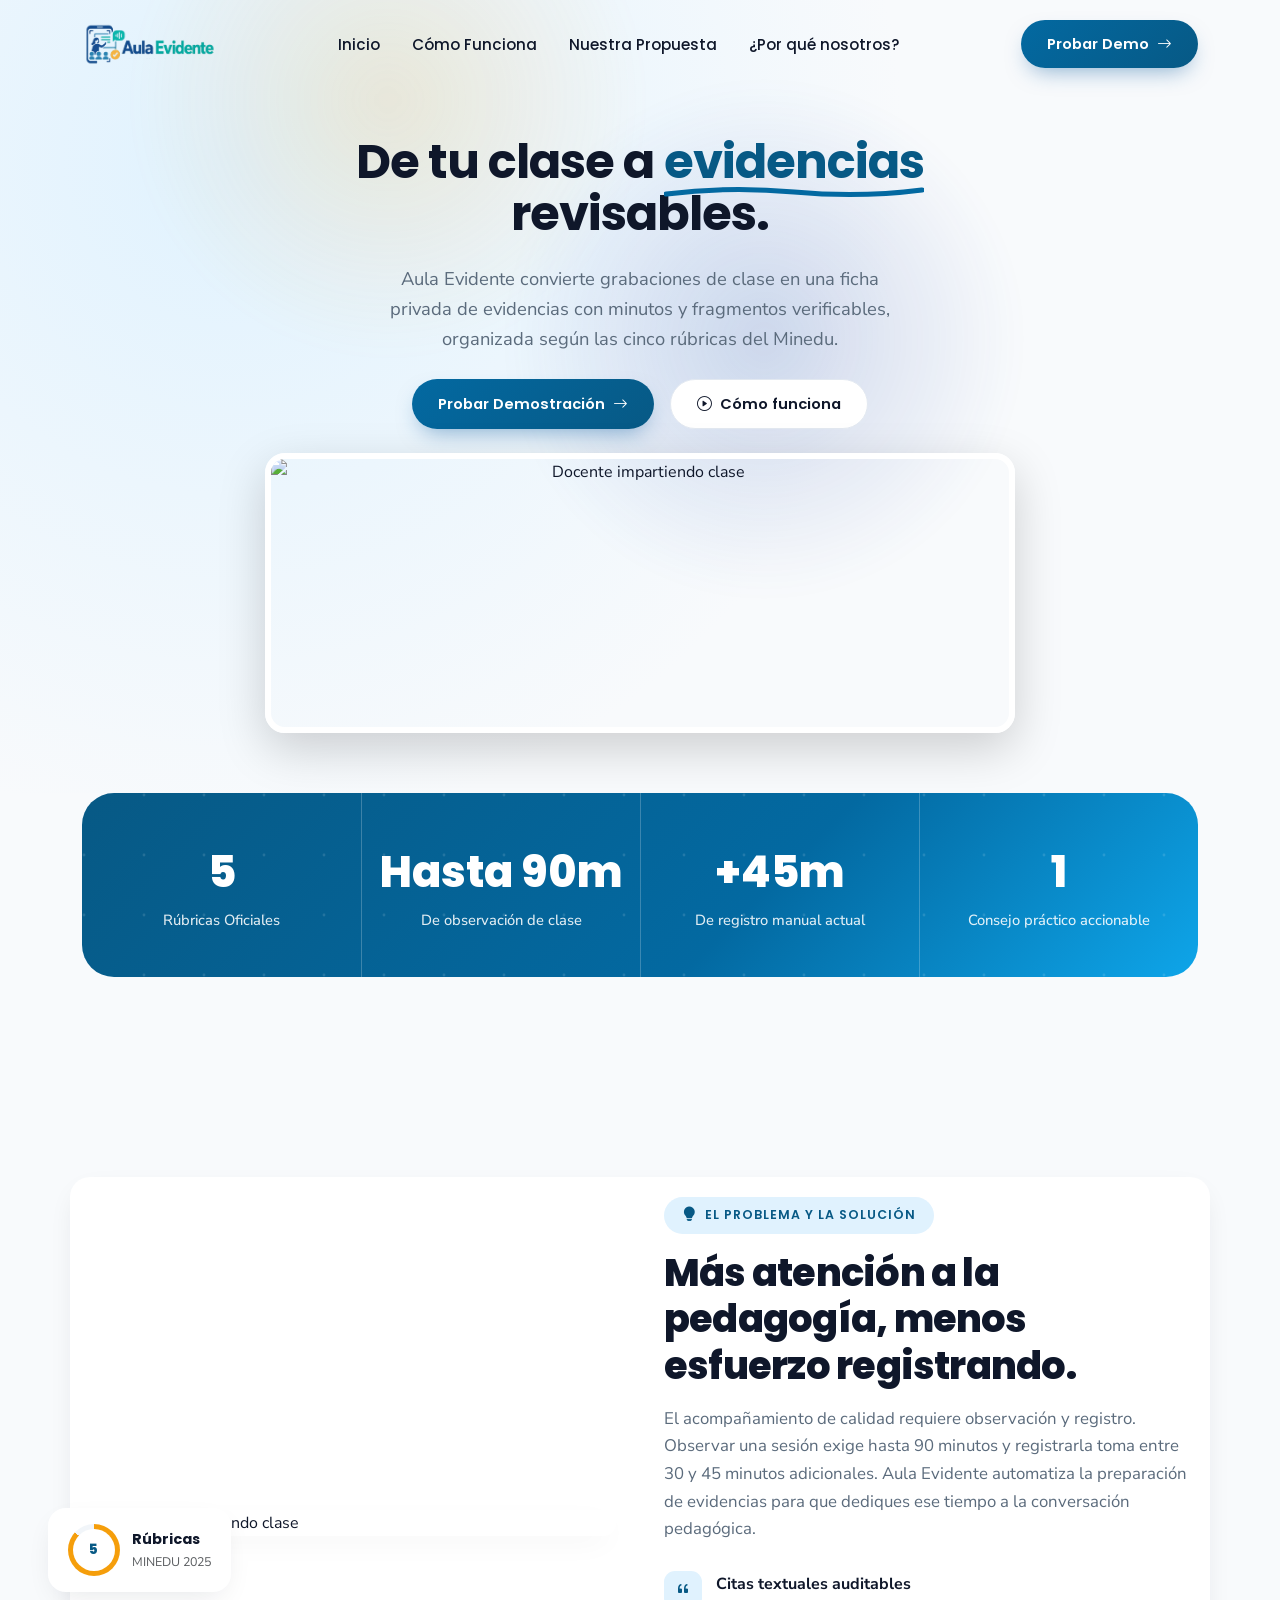
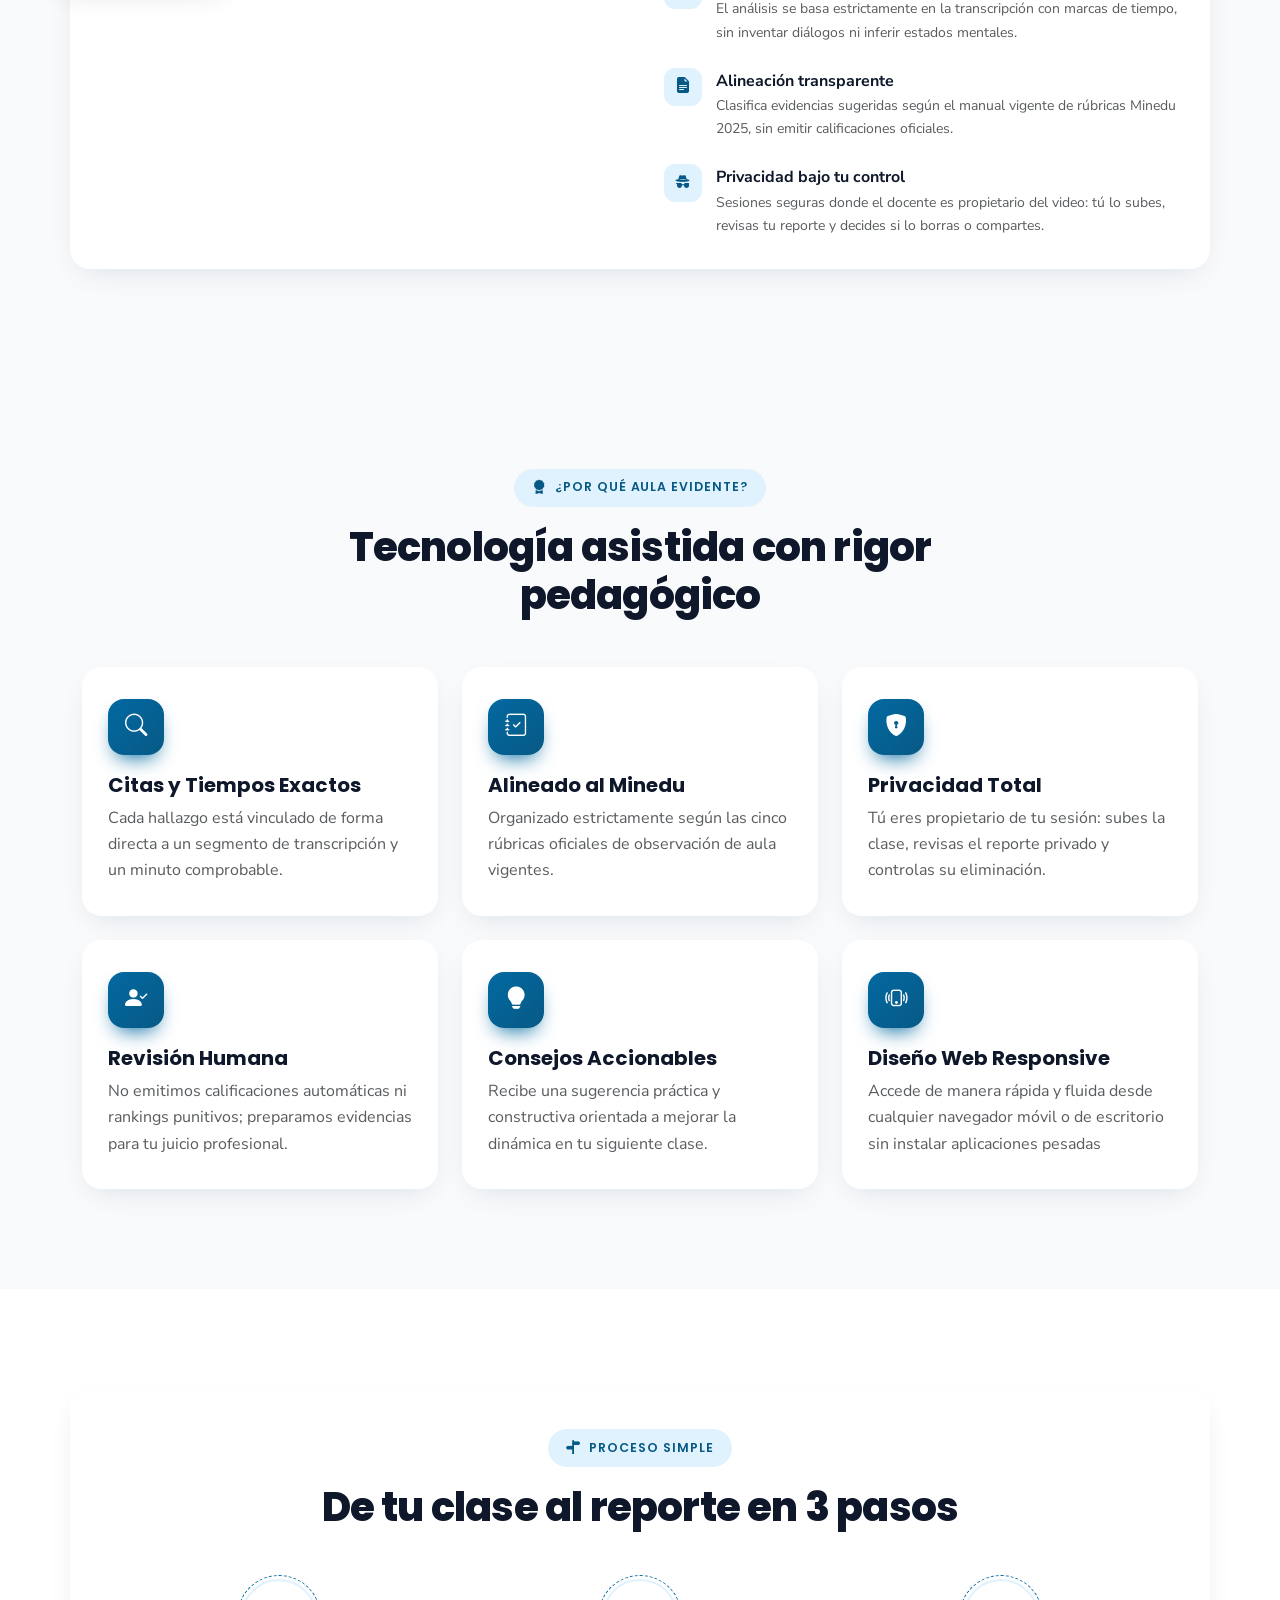
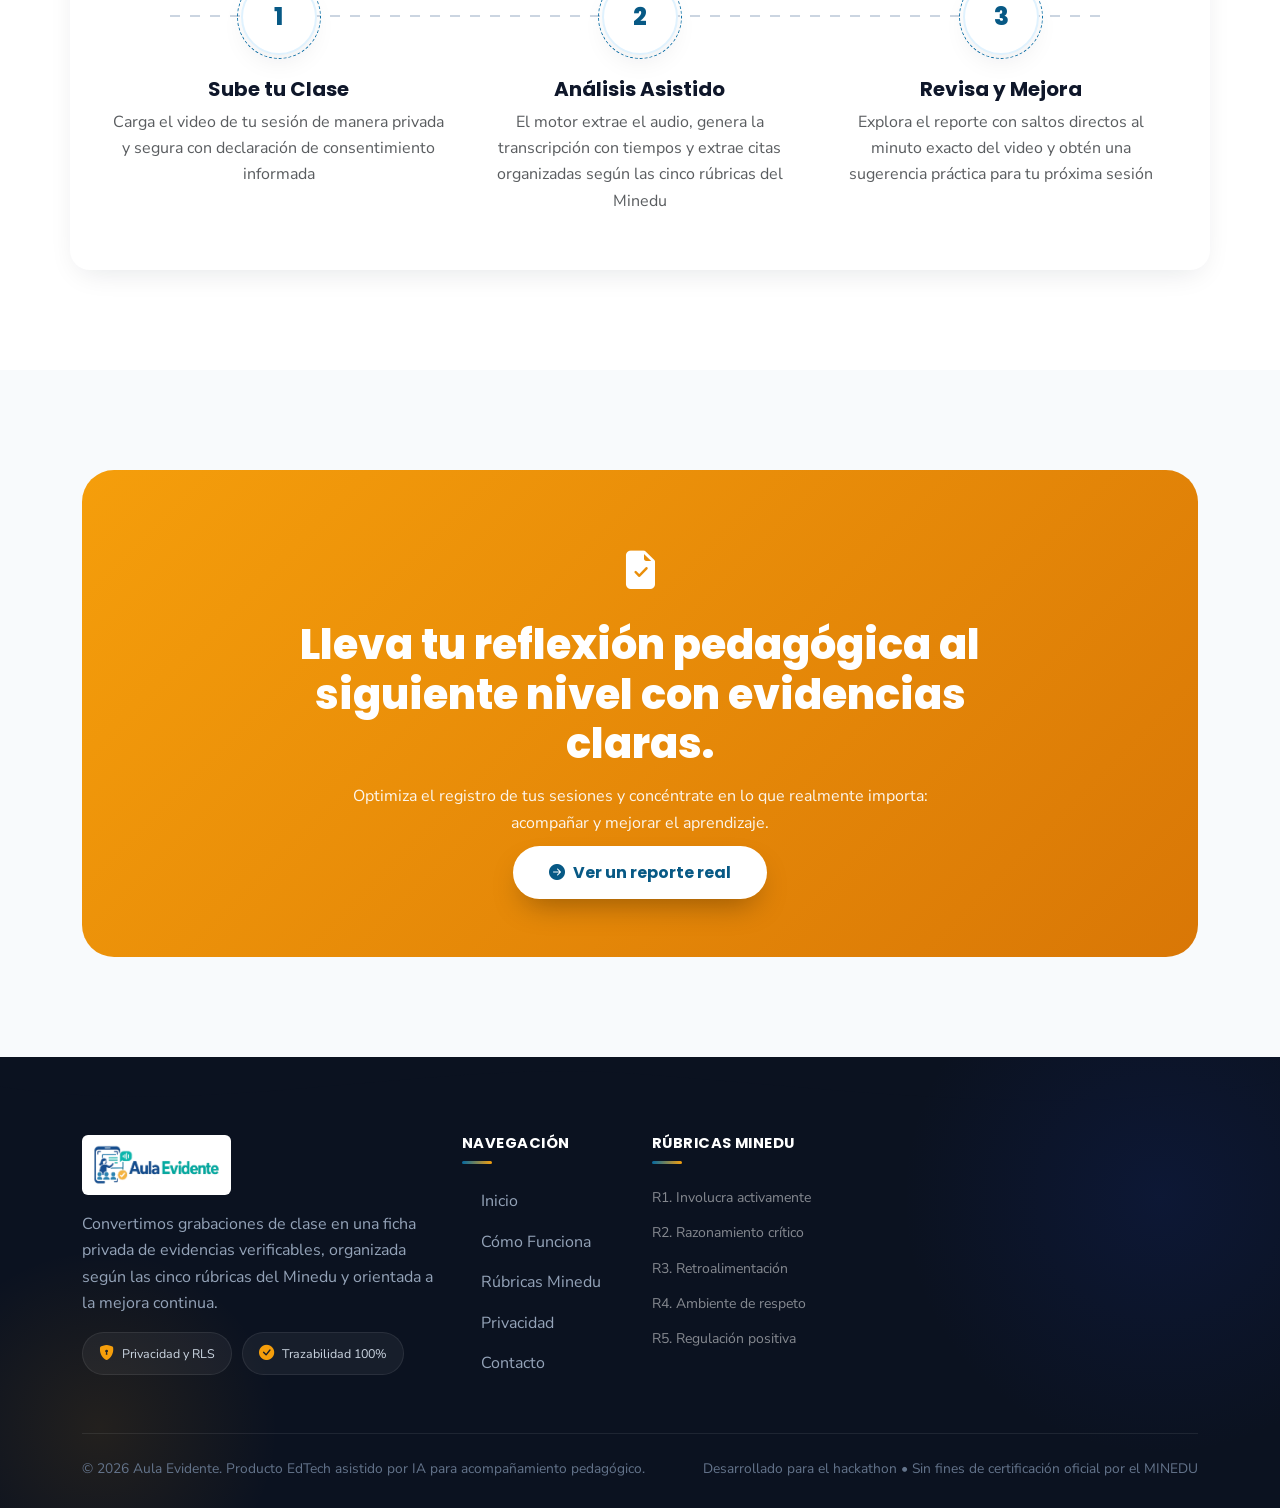
==== commit b7c5cd84: "feat: ficha de evidencias en la web, recomendaciones de IA y despliegue en Vercel La web: - web/app/" ====
--- a/web/index.html
+++ b/web/index.html
@@ -52,7 +52,7 @@
         <li class="nav-item"><a class="nav-link" href="#about">Nuestra Propuesta</a></li>
         <li class="nav-item"><a class="nav-link" href="#why">¿Por qué nosotros?</a></li>
       </ul>
-      <a href="#demo" class="btn-hw-primary d-none d-lg-inline-flex">Probar Demo <i class="bi bi-arrow-right"></i></a>
+      <a href="app/" class="btn-hw-primary d-none d-lg-inline-flex">Probar Demo <i class="bi bi-arrow-right"></i></a>
     </div>
   </div>
 </nav>
@@ -75,7 +75,7 @@
         <p class="hero-lead mx-auto mt-4" style="font-size: 1.15rem;">Aula Evidente convierte grabaciones de clase en una ficha privada de evidencias con minutos y fragmentos verificables, organizada según las cinco rúbricas del Minedu.</p>
         
         <div class="d-flex justify-content-center flex-wrap gap-3 mt-4">
-          <a href="#demo" class="btn-hw-primary btn-lg shadow-lift transition-all hover-scale">Probar Demostración <i class="bi bi-arrow-right"></i></a>
+          <a href="app/" class="btn-hw-primary btn-lg shadow-lift transition-all hover-scale">Probar Demostración <i class="bi bi-arrow-right"></i></a>
           <a href="#how" class="btn-hw-outline btn-lg transition-all hover-scale"><i class="bi bi-play-circle"></i> Cómo funciona</a>
         </div>
       </div>
@@ -289,7 +289,7 @@
       <i class="bi bi-file-earmark-check-fill" style="font-size:2.4rem;"></i>
       <h2 class="mt-3">Lleva tu reflexión pedagógica al siguiente nivel con evidencias claras.</h2>
       <p class="mb-4 mx-auto" style="opacity:.92; max-width:600px;">Optimiza el registro de tus sesiones y concéntrate en lo que realmente importa: acompañar y mejorar el aprendizaje.</p>
-      <a href="#home" class="btn-cta text-decoration-none"><i class="bi bi-arrow-right-circle-fill me-2"></i>Comenzar Ahora</a>
+      <a href="app/" class="btn-cta text-decoration-none"><i class="bi bi-arrow-right-circle-fill me-2"></i>Ver un reporte real</a>
     </div>
   </div>
 </section>
@@ -299,7 +299,7 @@
 <!-- ============================================
      FOOTER (Sin enlaces externos)
 ============================================ -->
-<footer class="footer-hw">
+<footer class="footer-hw" id="contact">
   <svg class="footer-wave" viewBox="0 0 1440 70" preserveAspectRatio="none" xmlns="http://www.w3.org/2000/svg" aria-hidden="true">
     <path fill="#0B1220" d="M0,32 C240,70 480,0 720,18 C960,36 1200,70 1440,26 L1440,70 L0,70 Z"></path>
   </svg>
@@ -360,7 +360,7 @@
      MOBILE STICKY DONATE BAR
 ============================================ -->
 <div class="mobile-donate-bar">
-  <a href="#causes" class="btn-hw-primary">Donate Now <i class="bi bi-heart-fill"></i></a>
+  <a href="app/" class="btn-hw-primary">Ver un reporte de ejemplo <i class="bi bi-arrow-right"></i></a>
 </div>
 
 <!-- ============================================
--- a/web/assets/style.css
+++ b/web/assets/style.css
@@ -2429,4 +2429,17 @@
   0% { transform: translateY(0px); }
   50% { transform: translateY(-15px); }
   100% { transform: translateY(0px); }
-}+}
+
+/* ---------------------------------------------------------------------------
+   Sin arrastre lateral en móvil.
+
+   AOS desplaza los elementos antes de animarlos: data-aos="fade-left" les pone
+   translateX(100px) hasta que entran en pantalla. En un celular de 375 px eso
+   deja la página 104 px más ancha y se puede arrastrar de lado. Los resplandores
+   decorativos del hero hacen lo mismo.
+
+   Se usa "clip" y no "hidden" a propósito: hidden crearía un contenedor de
+   desplazamiento y rompería cualquier position:sticky de la página.
+--------------------------------------------------------------------------- */
+html, body { overflow-x: clip; }
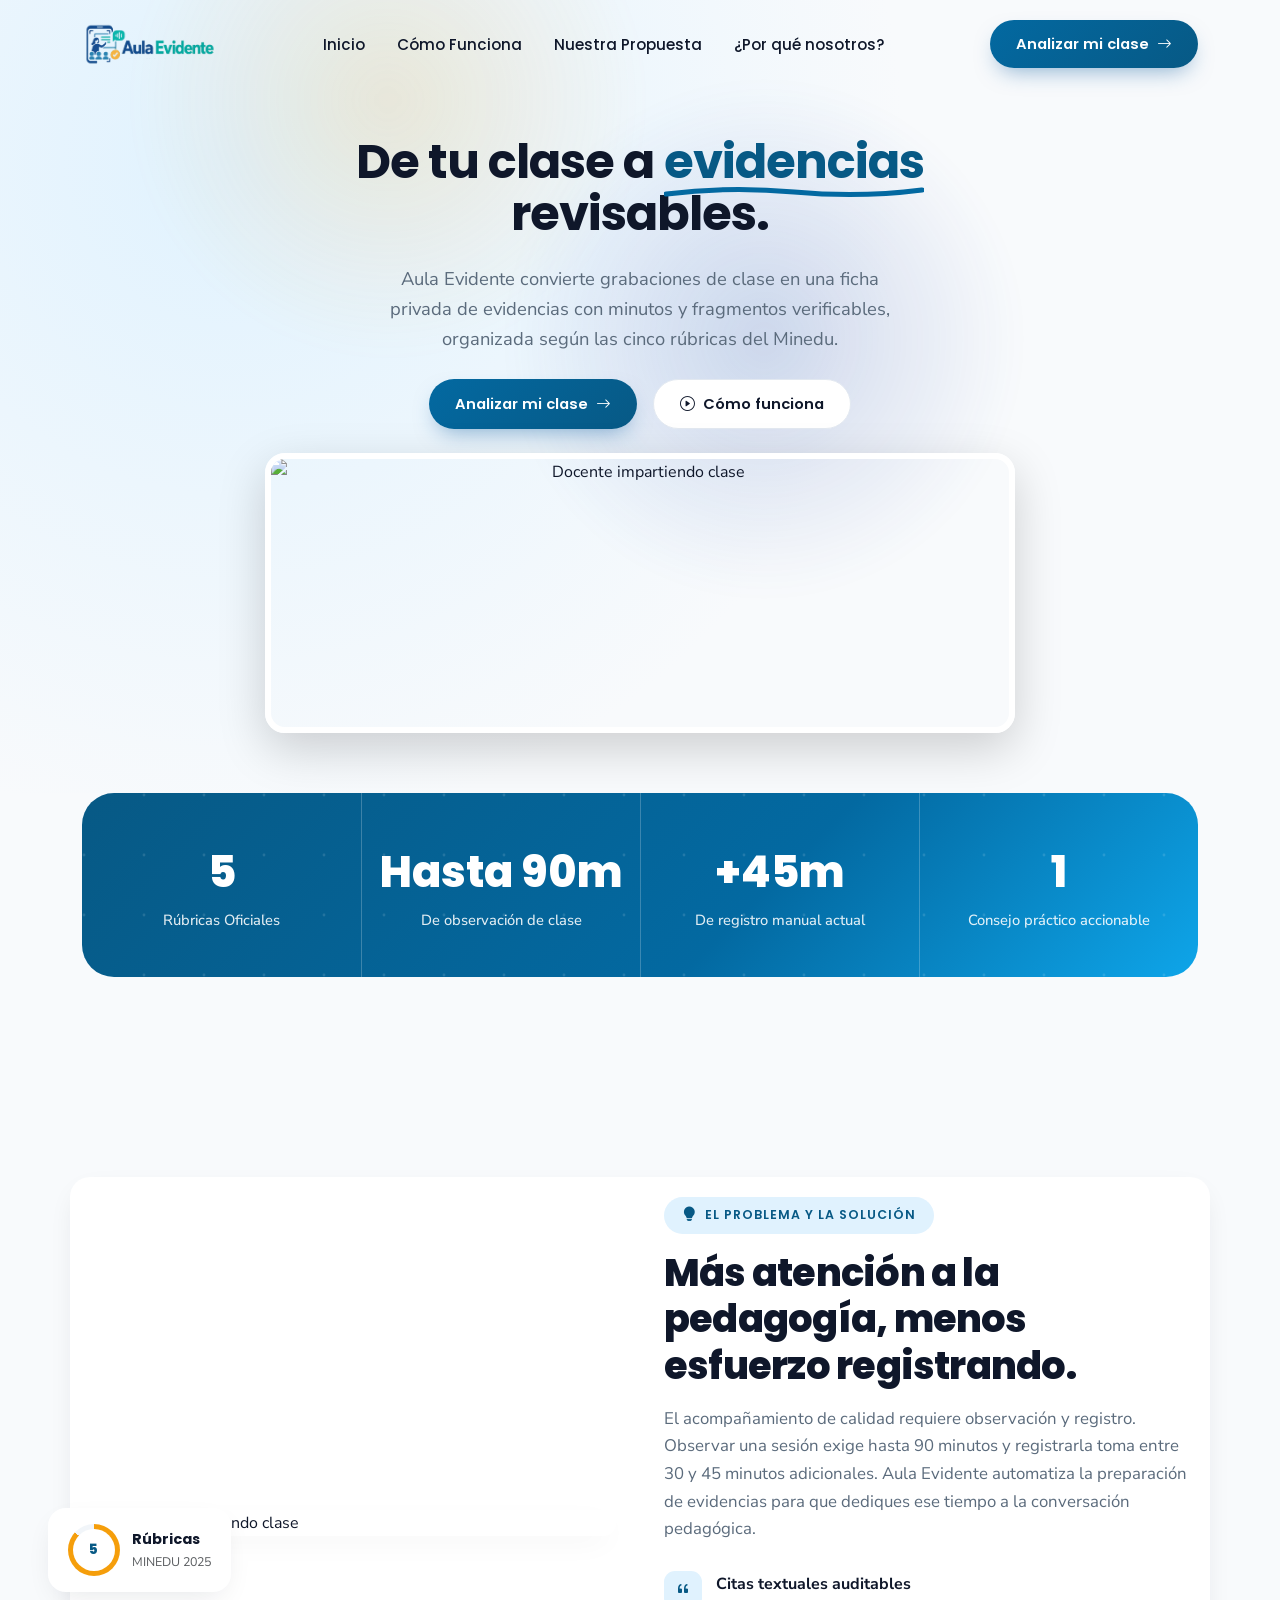
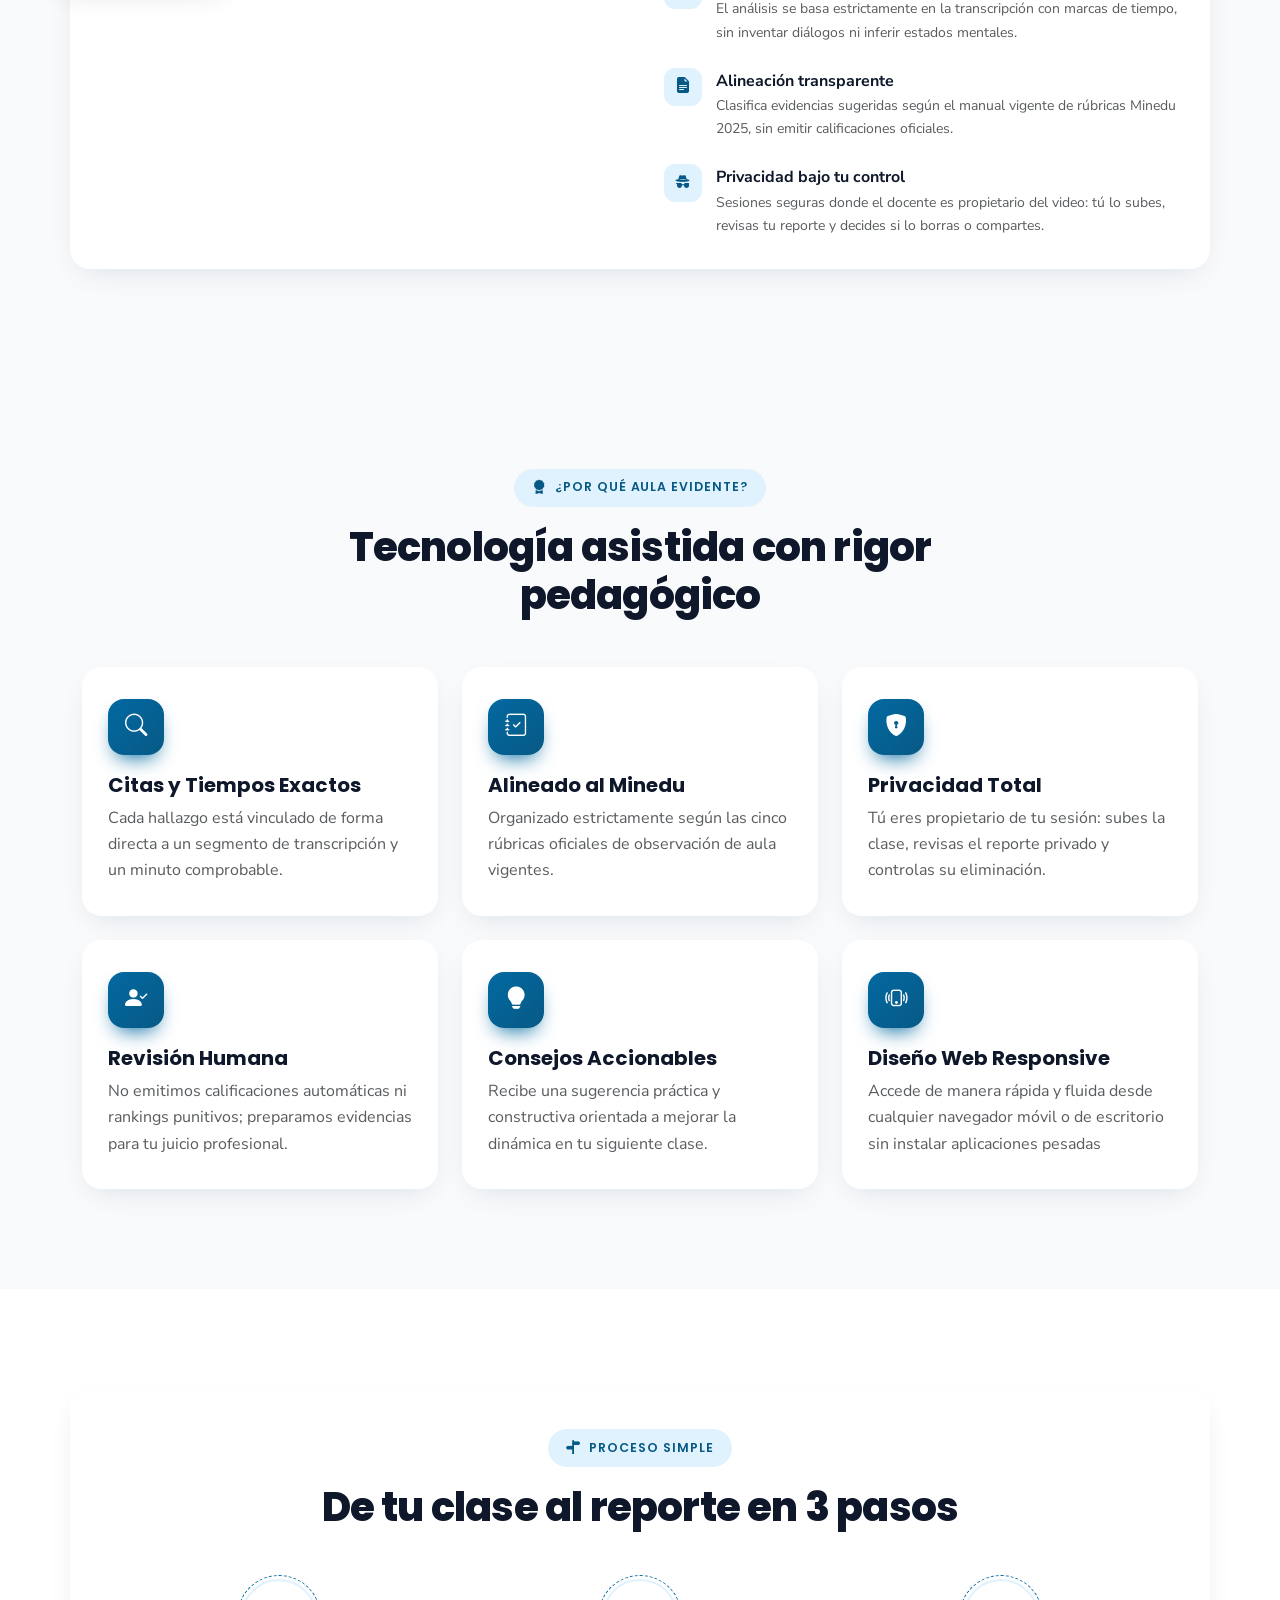
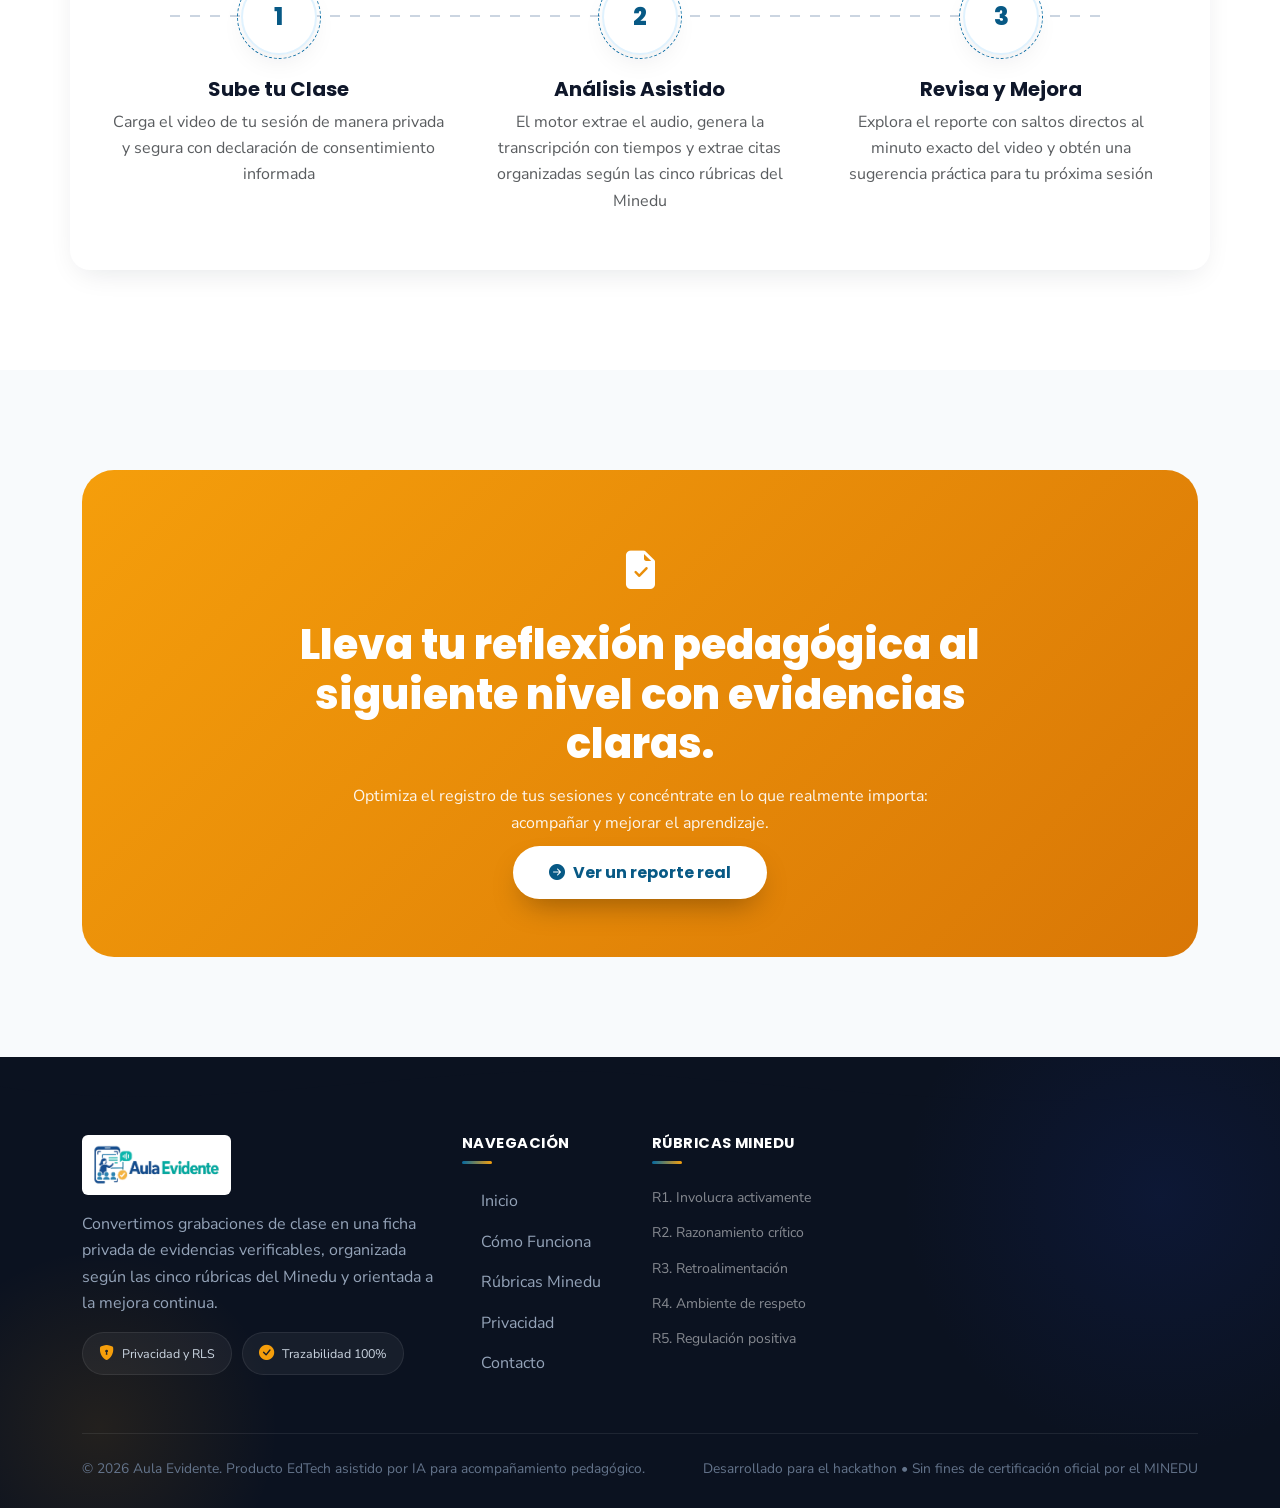
==== commit 64ae392b: "feat: analizar una clase desde la web, conectada a la API La web solo mostraba un reporte ya hecho: " ====
--- a/web/index.html
+++ b/web/index.html
@@ -52,7 +52,7 @@
         <li class="nav-item"><a class="nav-link" href="#about">Nuestra Propuesta</a></li>
         <li class="nav-item"><a class="nav-link" href="#why">¿Por qué nosotros?</a></li>
       </ul>
-      <a href="app/" class="btn-hw-primary d-none d-lg-inline-flex">Probar Demo <i class="bi bi-arrow-right"></i></a>
+      <a href="app/analizar.html" class="btn-hw-primary d-none d-lg-inline-flex">Analizar mi clase <i class="bi bi-arrow-right"></i></a>
     </div>
   </div>
 </nav>
@@ -75,7 +75,7 @@
         <p class="hero-lead mx-auto mt-4" style="font-size: 1.15rem;">Aula Evidente convierte grabaciones de clase en una ficha privada de evidencias con minutos y fragmentos verificables, organizada según las cinco rúbricas del Minedu.</p>
         
         <div class="d-flex justify-content-center flex-wrap gap-3 mt-4">
-          <a href="app/" class="btn-hw-primary btn-lg shadow-lift transition-all hover-scale">Probar Demostración <i class="bi bi-arrow-right"></i></a>
+          <a href="app/analizar.html" class="btn-hw-primary btn-lg shadow-lift transition-all hover-scale">Analizar mi clase <i class="bi bi-arrow-right"></i></a>
           <a href="#how" class="btn-hw-outline btn-lg transition-all hover-scale"><i class="bi bi-play-circle"></i> Cómo funciona</a>
         </div>
       </div>
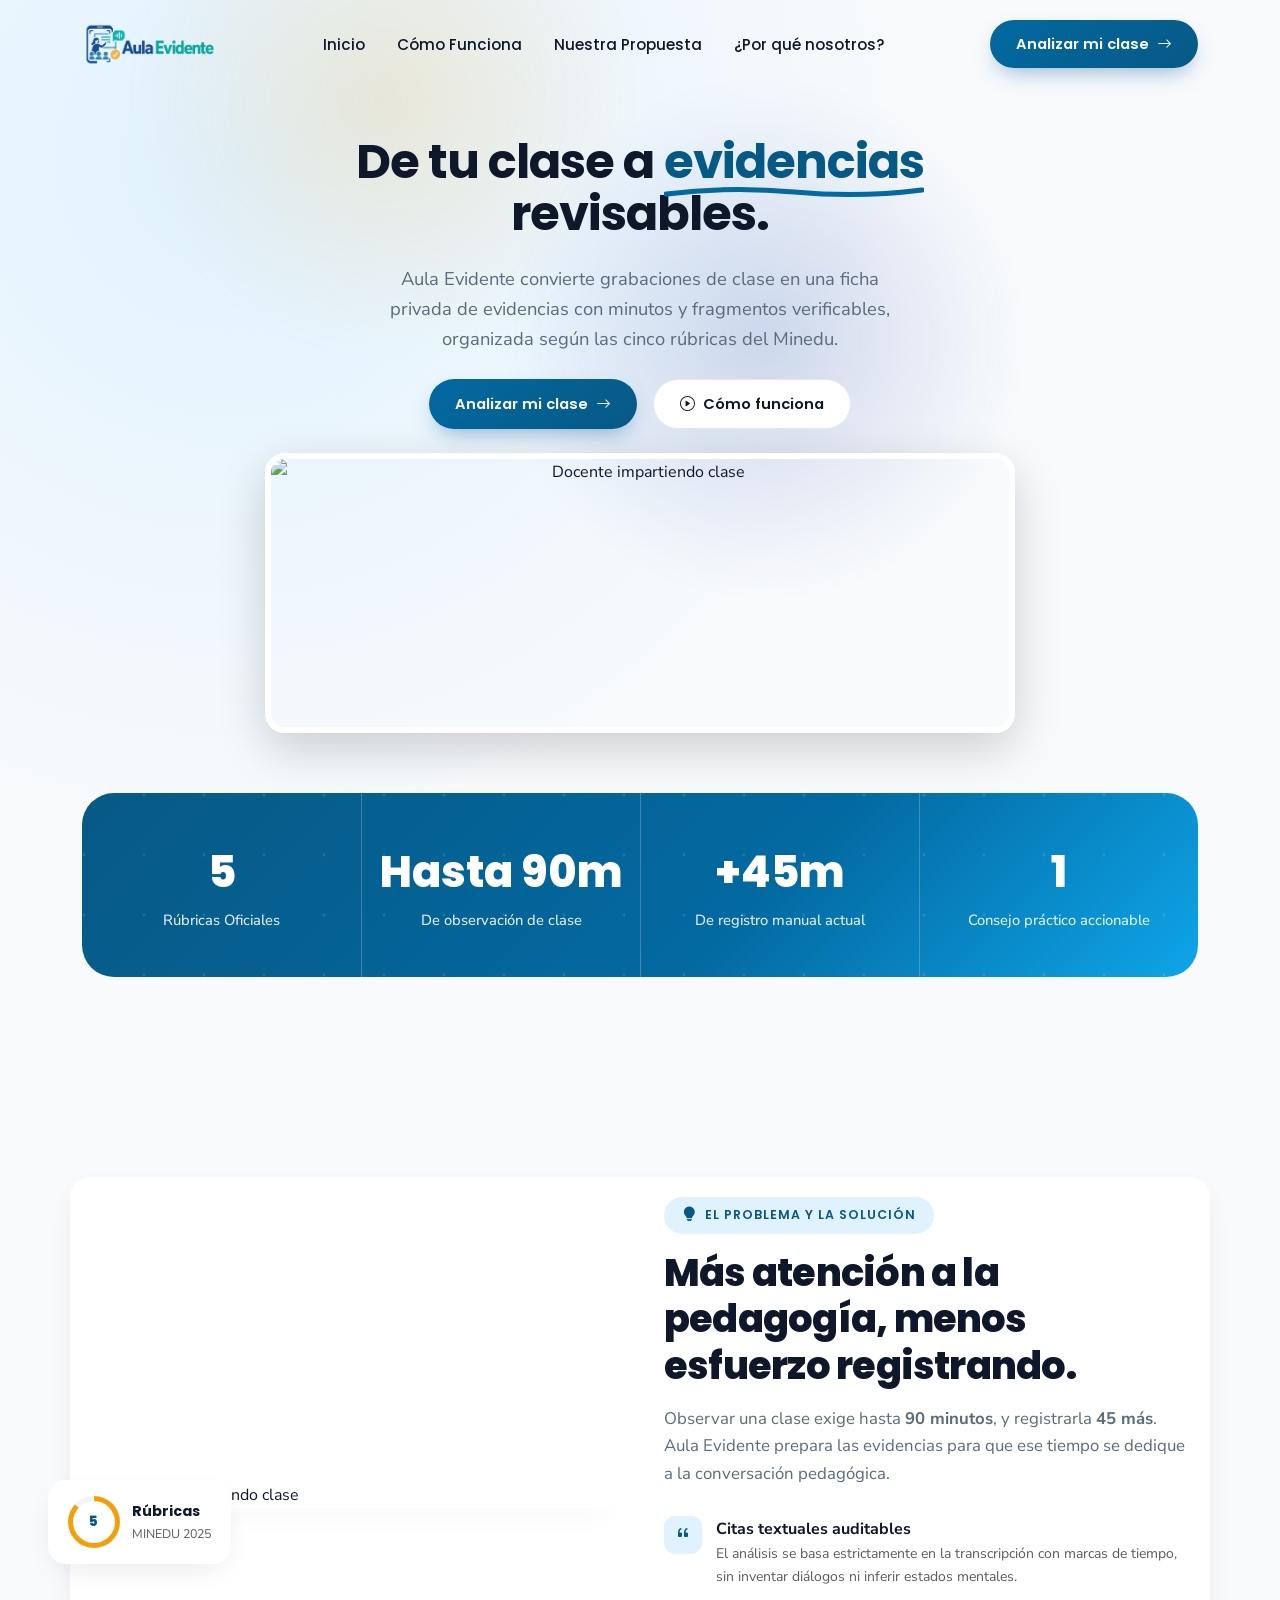
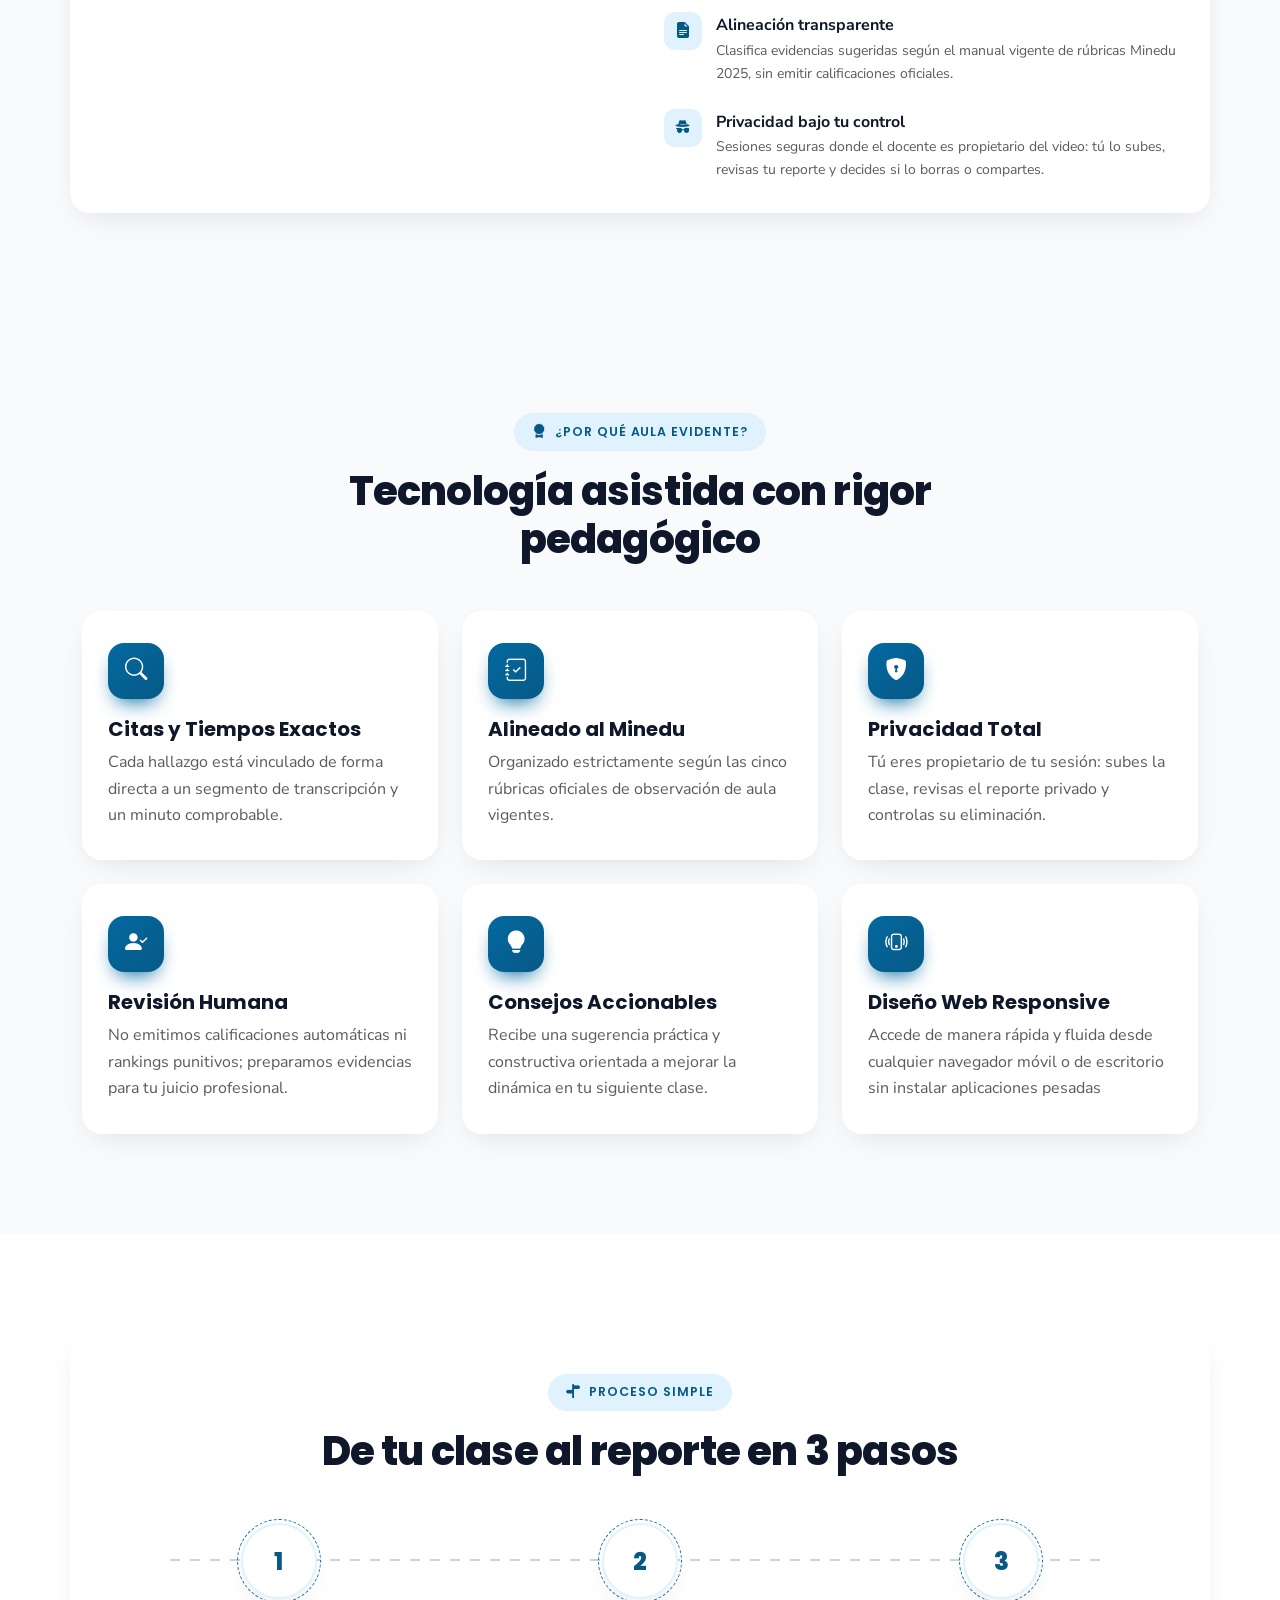
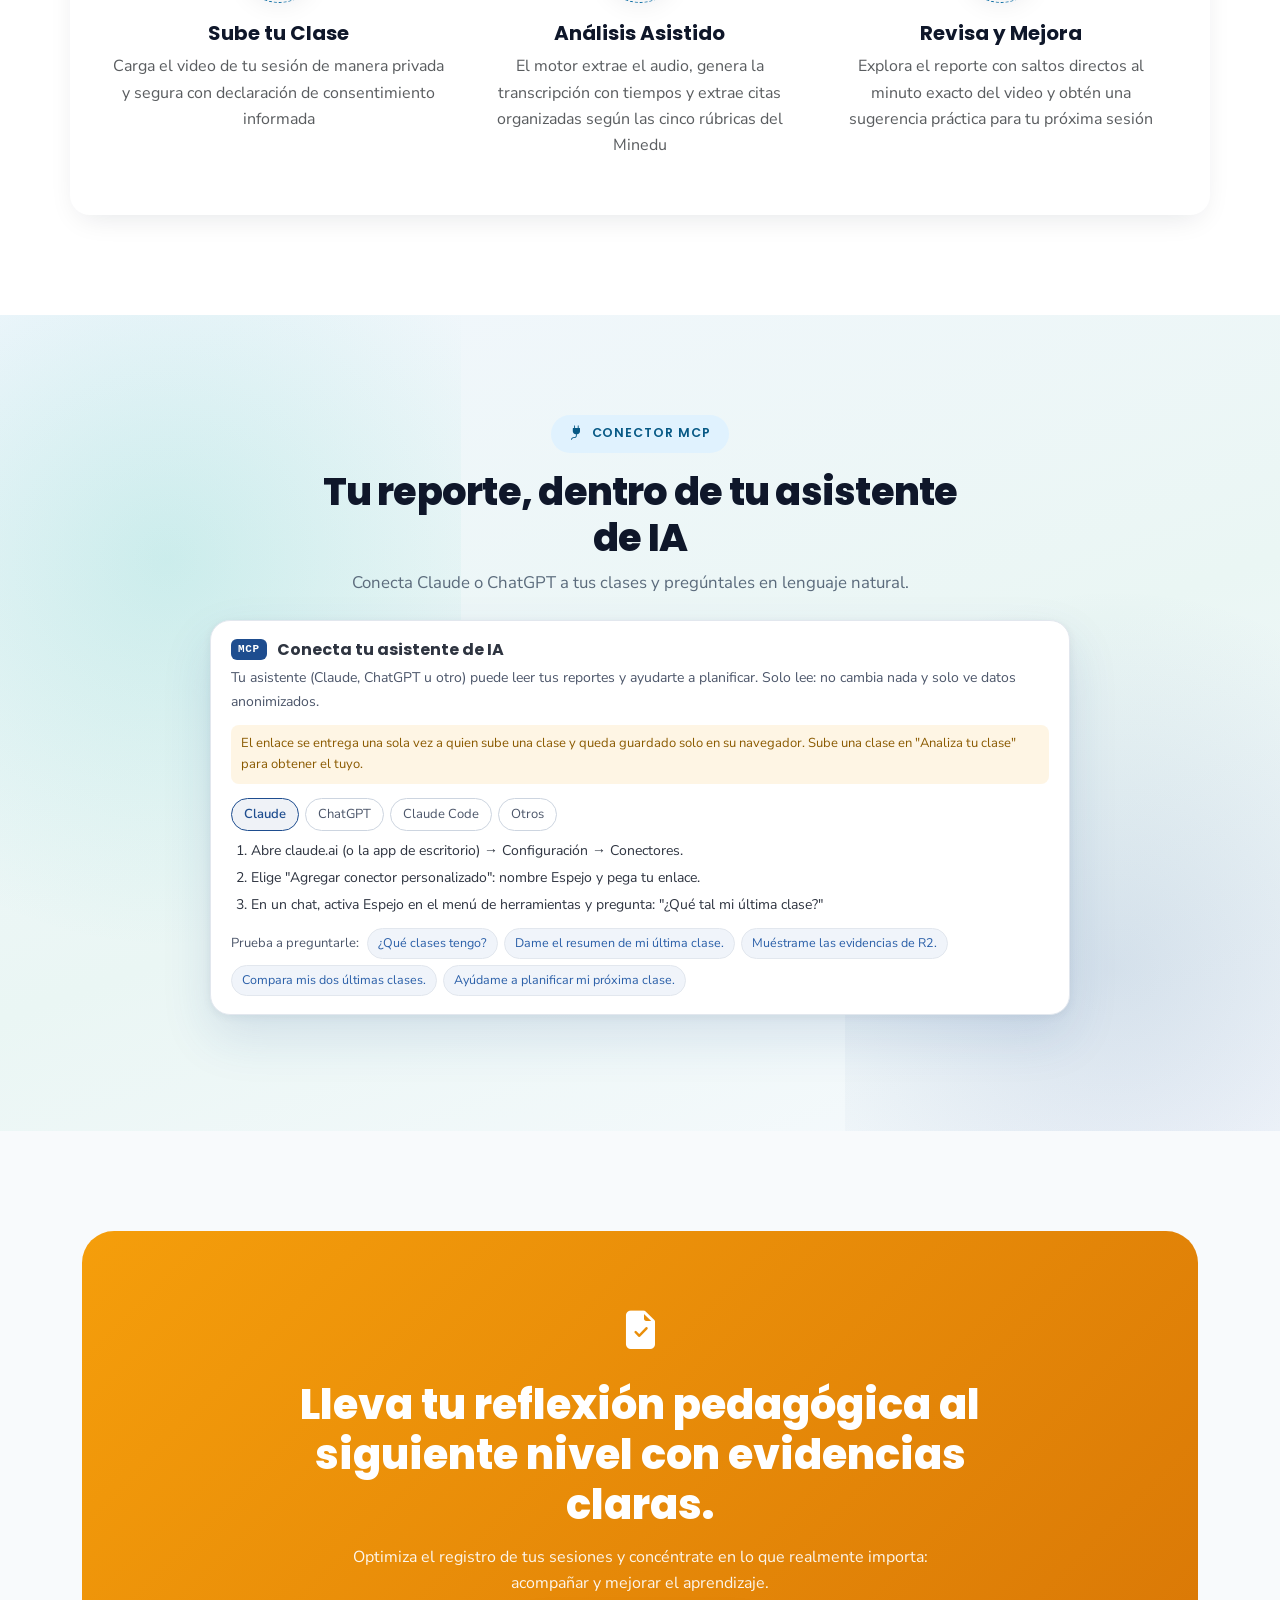
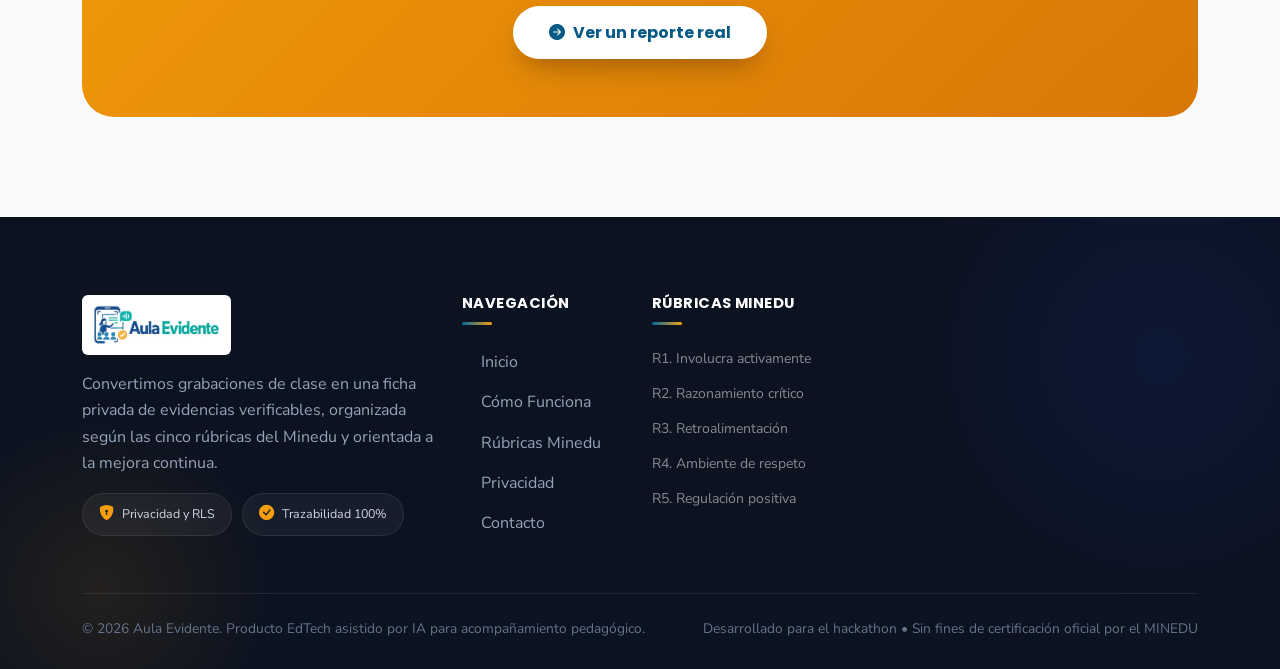
==== commit 7776d955: "feat: el asistente de IA (MCP) en la landing y mas visible en la ficha - La landing gana una seccion" ====
--- a/web/index.html
+++ b/web/index.html
@@ -18,6 +18,28 @@
 <!-- AOS -->
 <link href="https://unpkg.com/aos@2.3.1/dist/aos.css" rel="stylesheet">
 <link href="assets/style.css" rel="stylesheet" />
+<link href="assets/espejo-mcp.css" rel="stylesheet" />
+<style>
+  /* La sección del asistente no puede ser blanco sobre blanco: la tarjeta
+     desaparece. Un degradado suave en los tonos de marca le da profundidad. */
+  .seccion-asistente{
+    position:relative;overflow:hidden;
+    background:linear-gradient(160deg,#F2F7FD 0%,#EAF6F4 55%,#F7FAFE 100%);
+  }
+  .seccion-asistente::before{
+    content:"";position:absolute;left:-10%;top:-30%;width:46%;height:120%;
+    background:radial-gradient(circle,rgba(20,184,166,.16) 0%,transparent 68%);pointer-events:none;
+  }
+  .seccion-asistente::after{
+    content:"";position:absolute;right:-8%;bottom:-40%;width:42%;height:120%;
+    background:radial-gradient(circle,rgba(30,77,143,.14) 0%,transparent 68%);pointer-events:none;
+  }
+  .seccion-asistente > .container{position:relative;z-index:1}
+  /* Sobre ese fondo, la tarjeta necesita despegarse. */
+  .seccion-asistente .mcp-card{
+    background:#fff;box-shadow:0 2px 8px rgba(46,52,64,.07), 0 22px 50px rgba(30,77,143,.13);
+  }
+</style>
 <link rel="icon" type="image/x-icon" href="assets/hand-heart.png">
 
 
@@ -141,7 +163,7 @@
       <div class="col-lg-6" data-aos="fade-left">
         <span span class="eyebrow"><i class="bi bi-lightbulb-fill"></i> El Problema y la Solución</span>
         <h2 class="section-title mt-3 mb-3" style="font-size:clamp(1.7rem,3vw,2.4rem);">Más atención a la pedagogía, menos esfuerzo registrando.</h2>
-        <p class="section-sub">El acompañamiento de calidad requiere observación y registro. Observar una sesión exige hasta 90 minutos y registrarla toma entre 30 y 45 minutos adicionales. Aula Evidente automatiza la preparación de evidencias para que dediques ese tiempo a la conversación pedagógica.</p>
+        <p class="section-sub">Observar una clase exige hasta <b>90 minutos</b>, y registrarla <b>45 más</b>. Aula Evidente prepara las evidencias para que ese tiempo se dedique a la conversación pedagógica.</p>
         <ul class="about-list mt-3">
           <li>
             <span class="ic"><i class="bi bi-quote"></i></span>
@@ -281,6 +303,22 @@
 
 
 <!-- ============================================
+     ASISTENTE DE IA (MCP)
+============================================ -->
+<section class="section-pad seccion-asistente" id="asistente">
+  <div class="container">
+    <div class="text-center mx-auto mb-4" style="max-width:640px;" data-aos="fade-up">
+      <span class="eyebrow"><i class="bi bi-plug-fill"></i> Conector MCP</span>
+      <h2 class="section-title mt-3" style="font-size:clamp(1.7rem,3vw,2.4rem);">Tu reporte, dentro de tu asistente de IA</h2>
+      <p class="section-sub">Conecta Claude o ChatGPT a tus clases y pregúntales en lenguaje natural.</p>
+    </div>
+    <div class="mx-auto" style="max-width:860px;" data-aos="fade-up" data-aos-delay="100">
+      <div id="mcpLanding"></div>
+    </div>
+  </div>
+</section>
+
+<!-- ============================================
      CTA BANNER / LLAMADA A LA ACCIÓN
 ============================================ -->
 <section class="section-pad" id="cta">
@@ -395,6 +433,8 @@
 <script src="assets/bootstrap.bundle.min.js"></script>
 <!-- AOS -->
 <script src="https://unpkg.com/aos@2.3.1/dist/aos.js"></script>
+<script src="assets/espejo-mcp.js"></script>
+<script>EspejoMcp.renderMcpCard(document.getElementById("mcpLanding"), null);</script>
 <script src="assets/script.js"></script>
 
 </body>
--- a/web/assets/espejo-mcp.css
+++ b/web/assets/espejo-mcp.css
@@ -0,0 +1,67 @@
+/* Tarjeta "Conecta tu asistente de IA" y la página "Analiza tu clase".
+   Usa los colores de la ficha; los valores después de la coma son por si una página no los define. */
+
+.mcp-card{background:var(--panel,#fff);border:1px solid var(--line,#E2E7EE);border-radius:var(--radius,14px);
+  box-shadow:var(--shadow,0 1px 2px rgba(46,52,64,.06));padding:18px 20px;margin-bottom:16px}
+.mcp-head{display:flex;align-items:center;gap:10px;margin-bottom:6px}
+.mcp-head h3{font-size:16px;font-weight:650;margin:0;color:var(--ink,#2E3440)}
+.mcp-badge{font:600 11px/1 var(--mono,monospace);letter-spacing:.06em;color:#fff;background:var(--brand-blue,#1E4D8F);
+  border-radius:6px;padding:5px 7px}
+.mcp-lead{margin:0 0 12px;color:#4C566A;font-size:14px}
+.mcp-link{display:flex;gap:8px;flex-wrap:wrap}
+.mcp-url{flex:1 1 260px;min-width:0;font:13px var(--mono,monospace);padding:10px 12px;border:1px solid var(--line-strong,#CDD5E0);
+  border-radius:var(--radius-s,9px);background:#F5F7FA;color:var(--ink,#2E3440)}
+.mcp-copy{cursor:pointer;border:0;border-radius:var(--radius-s,9px);background:var(--brand-blue,#1E4D8F);color:#fff;
+  font-weight:600;font-size:14px;padding:10px 14px}
+.mcp-copy:hover{background:#17407a}
+.mcp-copy.done{background:var(--brand-teal,#14B8A6)}
+.mcp-warn{margin:10px 0 0;font-size:13px;color:#8A5A00;background:rgba(244,183,64,.14);border-radius:8px;padding:8px 10px}
+.mcp-steps{margin-top:14px}
+.mcp-tabs{display:flex;gap:6px;flex-wrap:wrap;margin-bottom:8px}
+.mcp-tab{cursor:pointer;border:1px solid var(--line-strong,#CDD5E0);background:#fff;border-radius:999px;padding:5px 12px;
+  font-size:13px;color:#4C566A}
+.mcp-tab.on{border-color:var(--brand-blue,#1E4D8F);color:var(--brand-blue,#1E4D8F);background:rgba(30,77,143,.07);font-weight:600}
+.mcp-list{margin:0;padding-left:20px;font-size:14px;color:var(--ink,#2E3440)}
+.mcp-list li{margin:4px 0;overflow-wrap:anywhere}
+.mcp-ask{margin-top:12px;display:flex;flex-wrap:wrap;gap:6px;align-items:center}
+.mcp-ask-t{font-size:13px;color:#4C566A;margin-right:2px}
+.mcp-chip{font-size:12.5px;background:#F0F4FA;border:1px solid var(--line,#E2E7EE);border-radius:999px;padding:4px 10px;color:#2A5FA8}
+
+/* ---------- Página "Analiza tu clase" ---------- */
+.up-wrap{max-width:760px;margin:28px auto;padding:0 16px}
+.up-card{background:var(--panel,#fff);border:1px solid var(--line,#E2E7EE);border-radius:var(--radius,14px);
+  box-shadow:var(--shadow,0 1px 2px rgba(46,52,64,.06));padding:22px 24px;margin-bottom:16px}
+.up-card h1{font-size:22px;margin:0 0 4px;letter-spacing:-.01em}
+.up-card .sub{color:#4C566A;margin:0 0 16px;font-size:14.5px}
+.up-field{display:flex;flex-direction:column;gap:5px;margin-bottom:12px}
+.up-field label{font-size:13.5px;font-weight:600;color:var(--ink,#2E3440)}
+.up-field input[type=text],.up-field input[type=password]{font-size:15px;padding:10px 12px;border:1px solid var(--line-strong,#CDD5E0);
+  border-radius:var(--radius-s,9px)}
+.up-drop{border:2px dashed var(--line-strong,#CDD5E0);border-radius:var(--radius,14px);padding:22px;text-align:center;cursor:pointer;
+  color:#4C566A;background:#FAFBFD}
+.up-drop.over,.up-drop:hover{border-color:var(--brand-blue,#1E4D8F);background:rgba(30,77,143,.04)}
+.up-drop b{color:var(--ink,#2E3440)}
+.up-hint{font-size:12.5px;color:#7A8699;margin-top:4px}
+.up-check{display:flex;gap:8px;align-items:flex-start;font-size:13.5px;margin:6px 0 12px;color:#4C566A}
+.up-go{width:100%;cursor:pointer;border:0;border-radius:var(--radius-s,9px);background:var(--brand-blue,#1E4D8F);color:#fff;
+  font-weight:650;font-size:15.5px;padding:12px}
+.up-go:disabled{opacity:.55;cursor:not-allowed}
+.up-error{margin-top:10px;color:#B42318;font-size:14px}
+.up-steps{list-style:none;margin:6px 0 0;padding:0}
+.up-step{display:flex;gap:12px;align-items:center;padding:9px 0;border-bottom:1px solid var(--line,#E2E7EE);color:#7A8699}
+.up-step:last-child{border-bottom:0}
+.up-dot{width:22px;height:22px;border-radius:50%;border:2px solid var(--line-strong,#CDD5E0);flex:none;display:grid;place-items:center;
+  font-size:12px;color:#fff}
+.up-step.now{color:var(--ink,#2E3440);font-weight:600}
+.up-step.now .up-dot{border-color:var(--brand-blue,#1E4D8F);border-top-color:transparent;animation:upspin 1s linear infinite}
+.up-step.ok{color:var(--ink,#2E3440)}
+.up-step.ok .up-dot{background:var(--brand-teal,#14B8A6);border-color:var(--brand-teal,#14B8A6)}
+.up-step.bad .up-dot{background:#B42318;border-color:#B42318}
+.up-bar{height:8px;background:#EEF2F7;border-radius:99px;overflow:hidden;margin-top:6px;flex:1 1 auto}
+.up-bar i{display:block;height:100%;width:0;background:var(--brand-blue,#1E4D8F);transition:width .2s}
+.up-step .up-pct{font:12px var(--mono,monospace);color:#4C566A;min-width:44px;text-align:right}
+.up-done{display:inline-flex;gap:8px;align-items:center;margin-top:14px;text-decoration:none;border-radius:var(--radius-s,9px);
+  background:var(--brand-teal,#14B8A6);color:#fff;font-weight:650;padding:11px 16px}
+.up-note{font-size:13px;color:#4C566A;margin-top:10px}
+@keyframes upspin{to{transform:rotate(360deg)}}
+@media (prefers-reduced-motion:reduce){.up-step.now .up-dot{animation:none}}
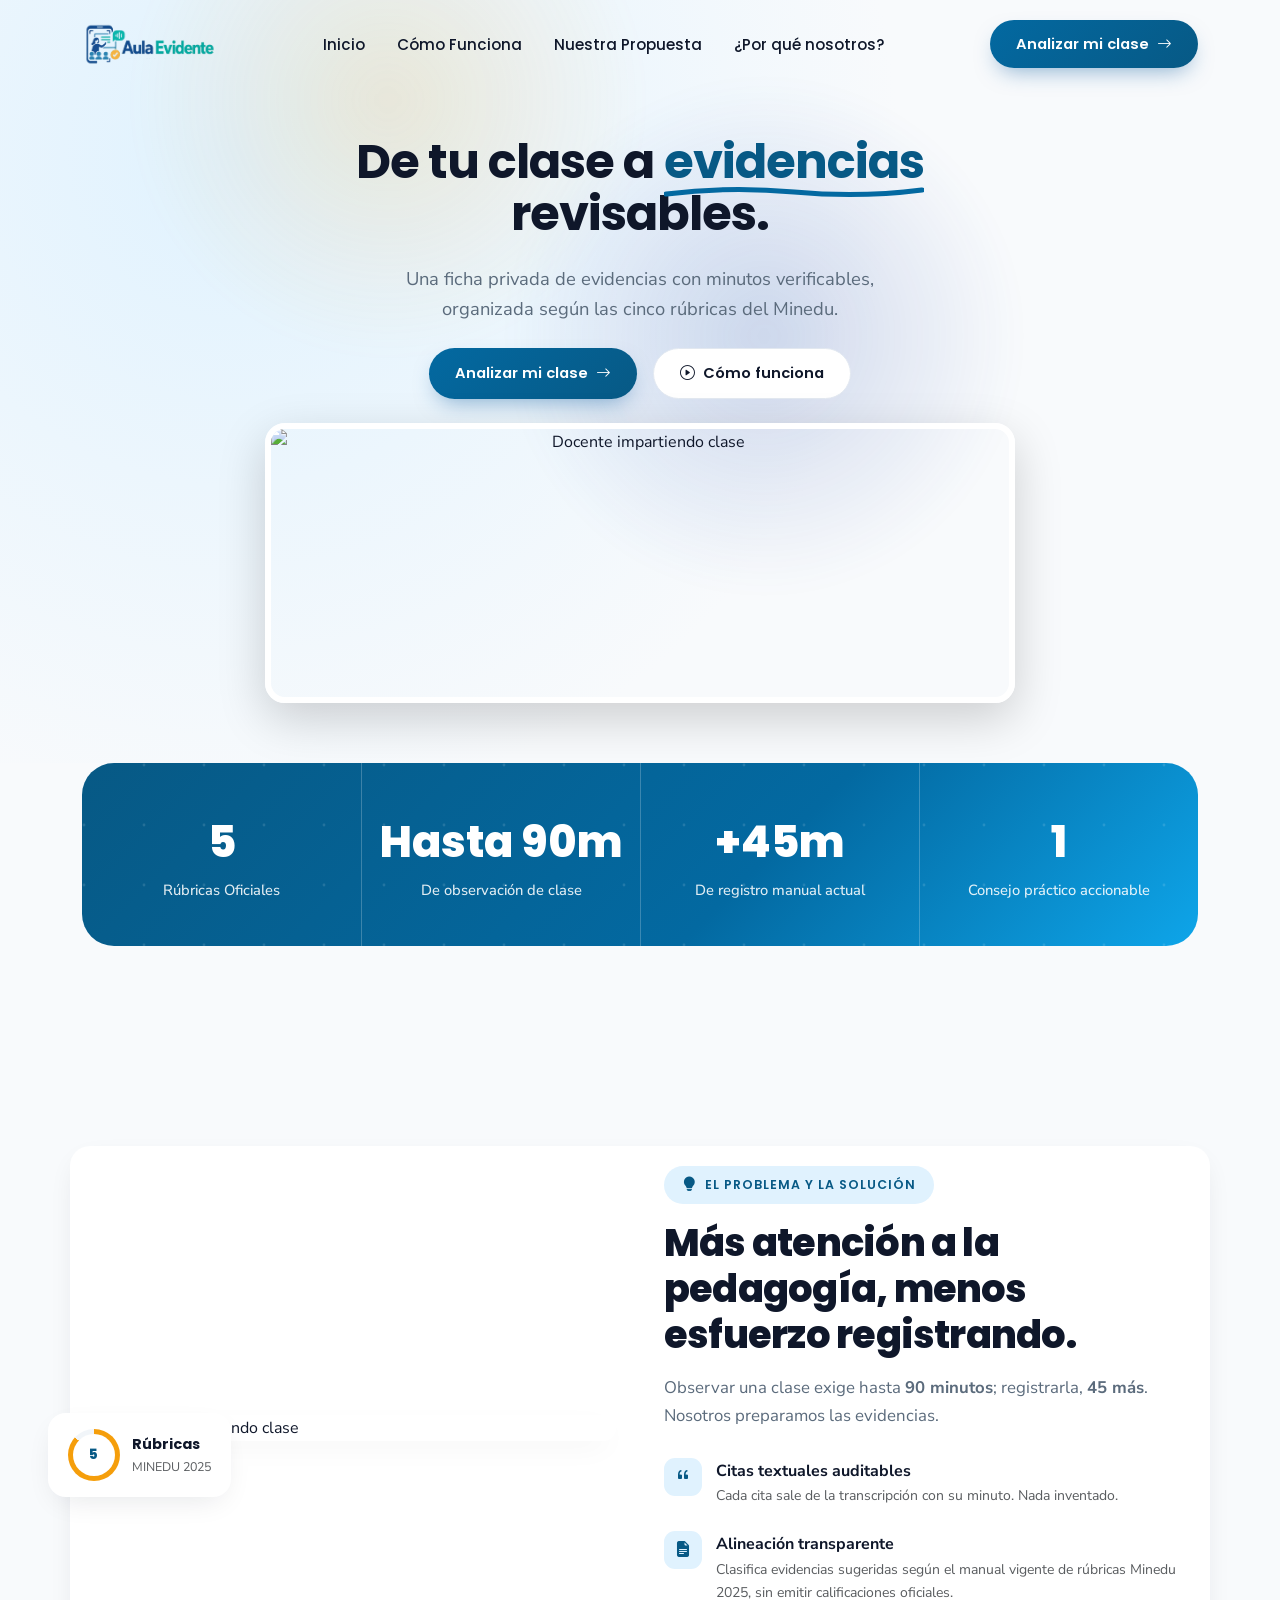
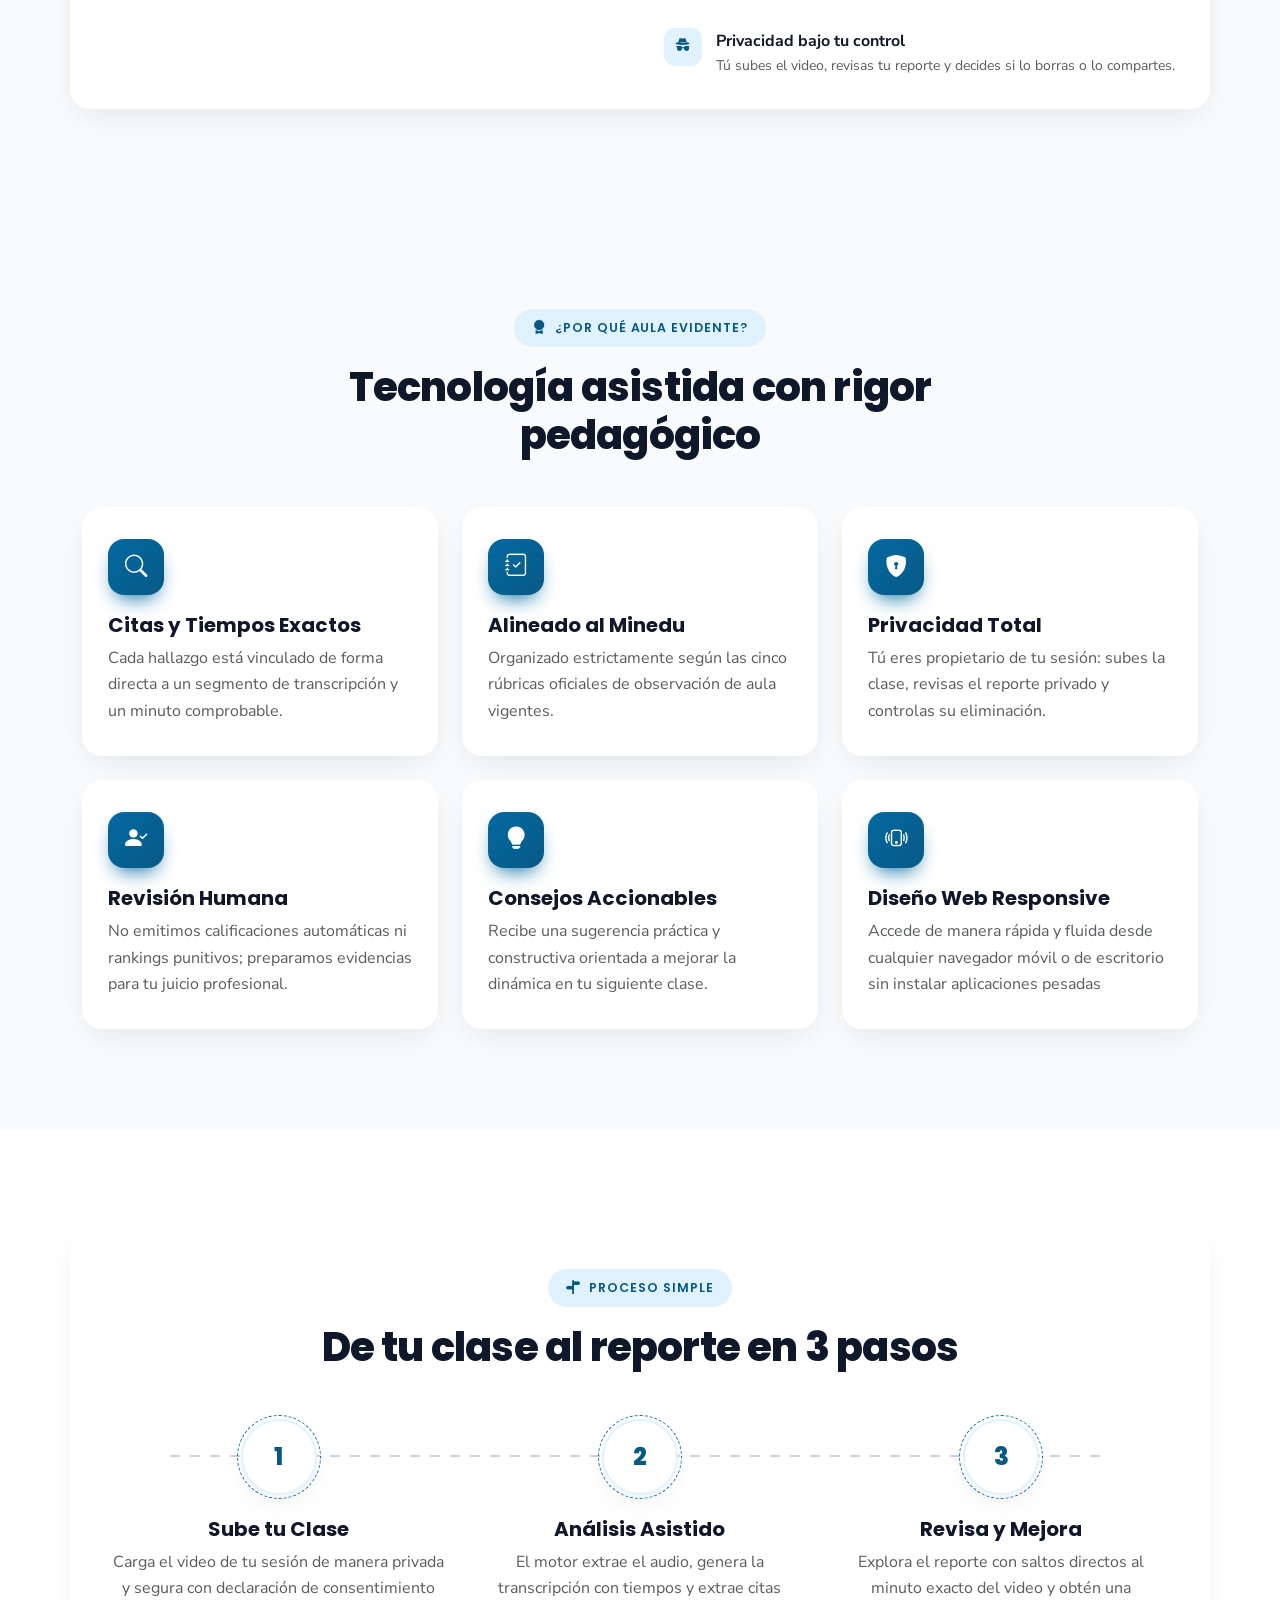
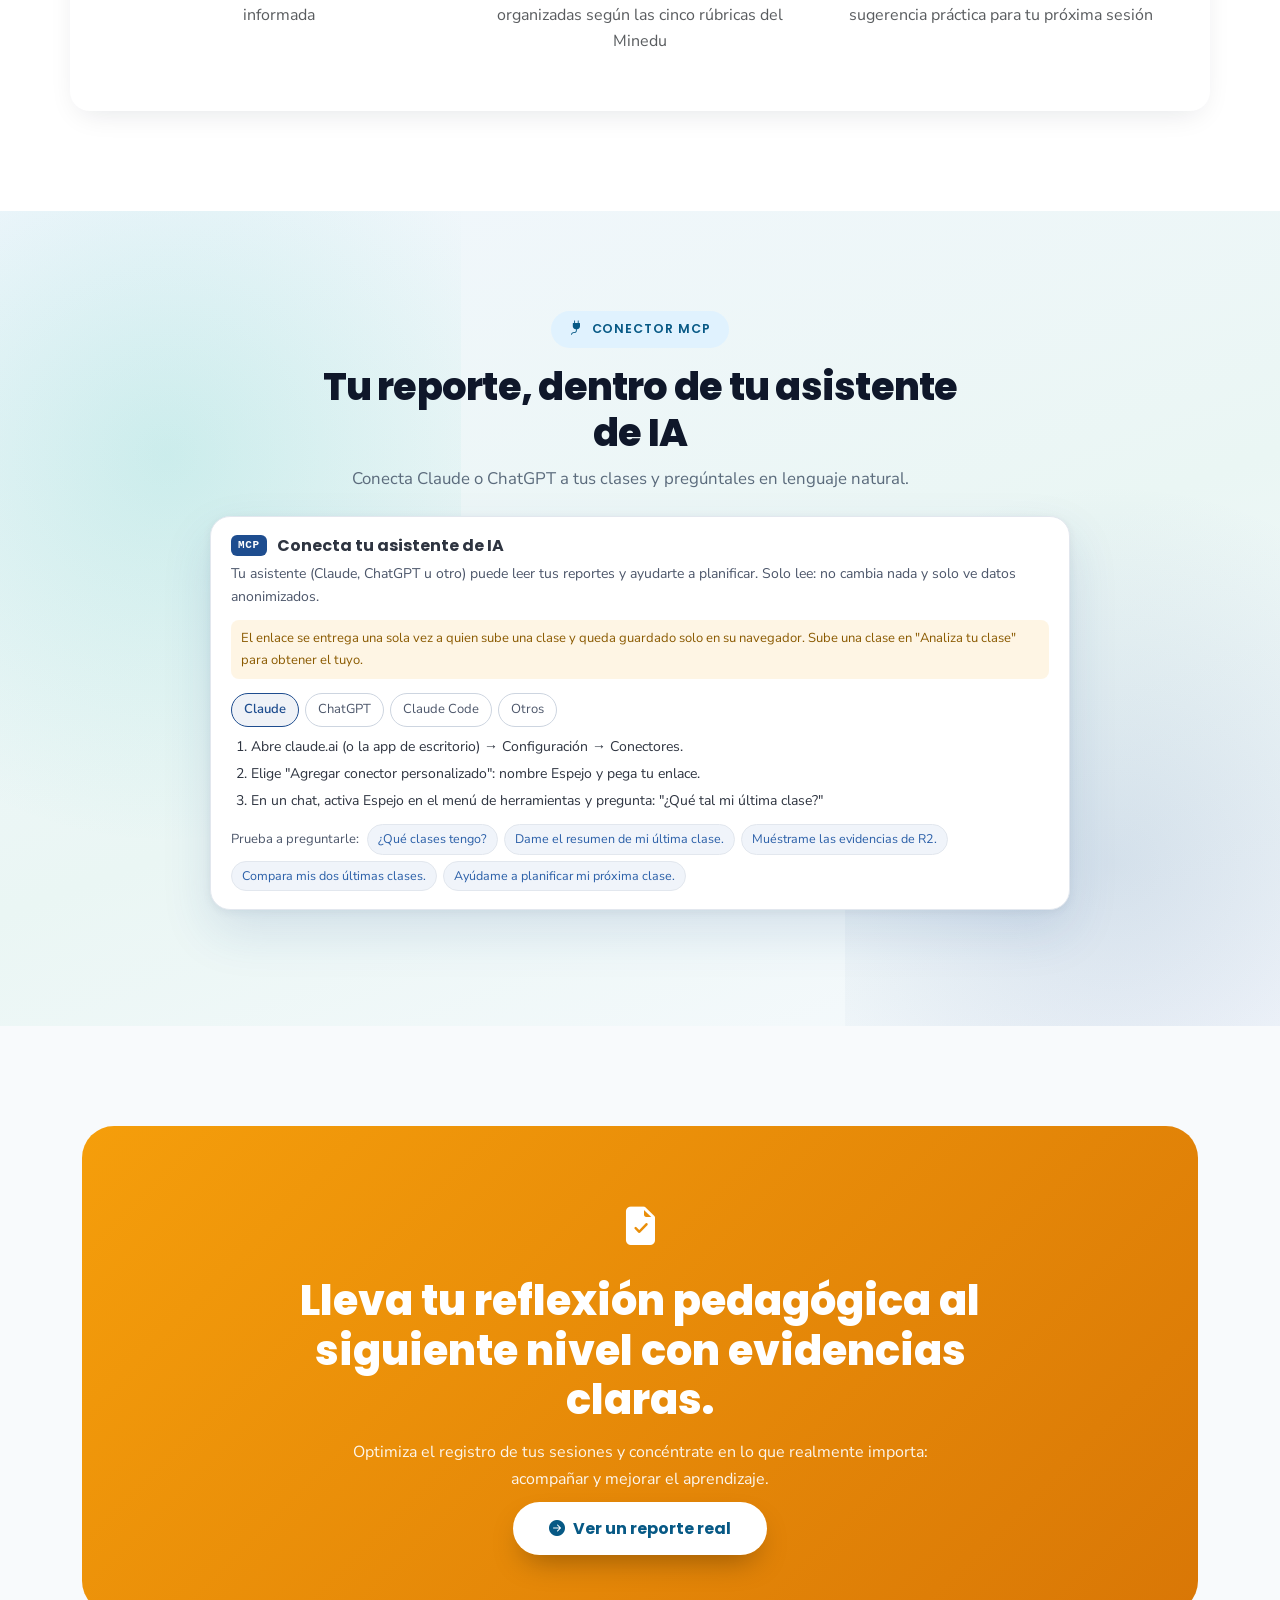
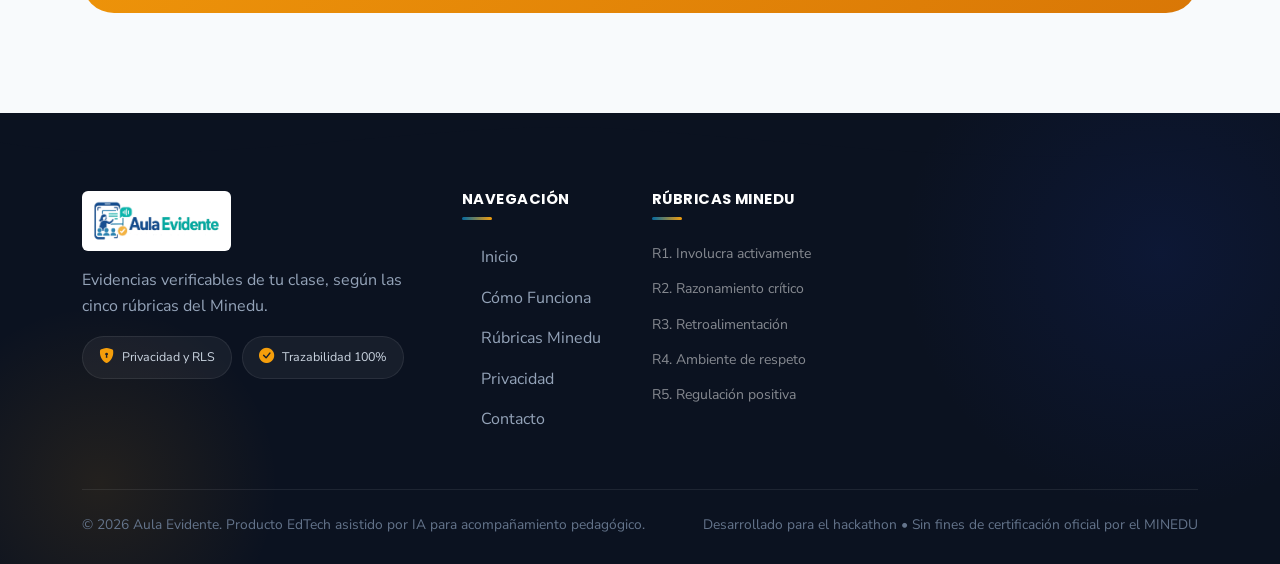
==== commit 13084803: "feat: los encuadres que detectaron los modelos, sobre la clase Faltaba lo que demuestra que la visio" ====
--- a/web/index.html
+++ b/web/index.html
@@ -94,7 +94,7 @@
     <div class="row justify-content-center mb-4">
       <div class="col-lg-9" data-aos="zoom-in" data-aos-duration="800">
         <h1 class="hero-title fw-bolder mt-3">De tu clase a <span class="accent-underline position-relative">evidencias<svg viewBox="0 0 200 14" preserveAspectRatio="none" style="position:absolute; bottom:-10px; left:0; width:100%; height:14px;"><path d="M2 10 Q 50 2 100 8 T 198 6" stroke="#0369a1" stroke-width="5" fill="none" stroke-linecap="round"/></svg></span> revisables.</h1>
-        <p class="hero-lead mx-auto mt-4" style="font-size: 1.15rem;">Aula Evidente convierte grabaciones de clase en una ficha privada de evidencias con minutos y fragmentos verificables, organizada según las cinco rúbricas del Minedu.</p>
+        <p class="hero-lead mx-auto mt-4" style="font-size: 1.15rem;">Una ficha privada de evidencias con minutos verificables, organizada según las cinco rúbricas del Minedu.</p>
         
         <div class="d-flex justify-content-center flex-wrap gap-3 mt-4">
           <a href="app/analizar.html" class="btn-hw-primary btn-lg shadow-lift transition-all hover-scale">Analizar mi clase <i class="bi bi-arrow-right"></i></a>
@@ -163,13 +163,13 @@
       <div class="col-lg-6" data-aos="fade-left">
         <span span class="eyebrow"><i class="bi bi-lightbulb-fill"></i> El Problema y la Solución</span>
         <h2 class="section-title mt-3 mb-3" style="font-size:clamp(1.7rem,3vw,2.4rem);">Más atención a la pedagogía, menos esfuerzo registrando.</h2>
-        <p class="section-sub">Observar una clase exige hasta <b>90 minutos</b>, y registrarla <b>45 más</b>. Aula Evidente prepara las evidencias para que ese tiempo se dedique a la conversación pedagógica.</p>
+        <p class="section-sub">Observar una clase exige hasta <b>90 minutos</b>; registrarla, <b>45 más</b>. Nosotros preparamos las evidencias.</p>
         <ul class="about-list mt-3">
           <li>
             <span class="ic"><i class="bi bi-quote"></i></span>
             <div>
               <strong>Citas textuales auditables</strong>
-              <div class="text-muted small">El análisis se basa estrictamente en la transcripción con marcas de tiempo, sin inventar diálogos ni inferir estados mentales.</div>
+              <div class="text-muted small">Cada cita sale de la transcripción con su minuto. Nada inventado.</div>
             </div>
           </li>
           <li>
@@ -183,7 +183,7 @@
             <span class="ic"><i class="bi bi-incognito"></i></span>
             <div>
               <strong>Privacidad bajo tu control</strong>
-              <div class="text-muted small">Sesiones seguras donde el docente es propietario del video: tú lo subes, revisas tu reporte y decides si lo borras o compartes.</div>
+              <div class="text-muted small">Tú subes el video, revisas tu reporte y decides si lo borras o lo compartes.</div>
             </div>
           </li>
         </ul>
@@ -349,7 +349,7 @@
         <a class="hw-logo" href="#home">
           <img src="assets/image_70ae41.png" alt="Logo Aula Evidente" class="bg-white p-2 rounded" style="max-height: 60px; width: auto;">
         </a>
-        <p class="mt-3">Convertimos grabaciones de clase en una ficha privada de evidencias verificables, organizada según las cinco rúbricas del Minedu y orientada a la mejora continua.</p>
+        <p class="mt-3">Evidencias verificables de tu clase, según las cinco rúbricas del Minedu.</p>
         <div class="footer-badges mt-3">
           <span class="footer-badge"><i class="bi bi-shield-lock-fill"></i> Privacidad y RLS</span>
           <span class="footer-badge"><i class="bi bi-check-circle-fill"></i> Trazabilidad 100%</span>
